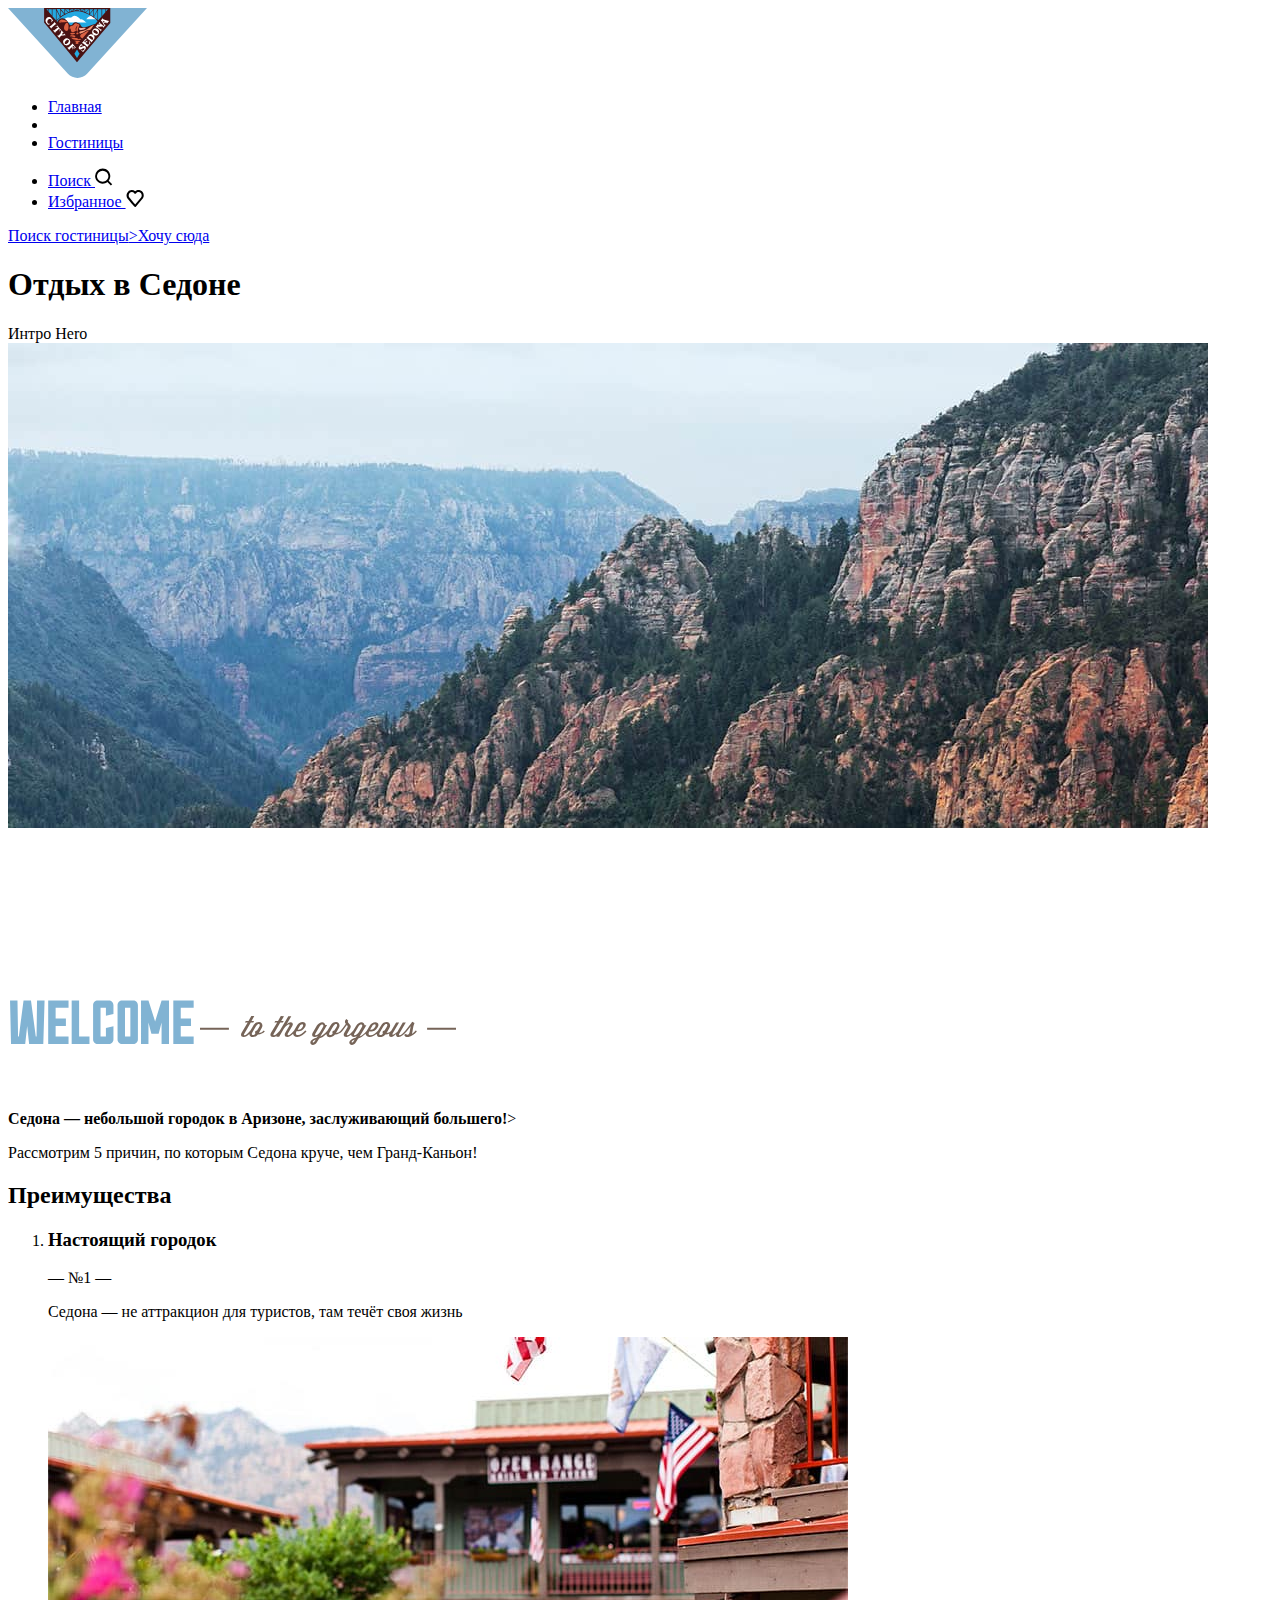
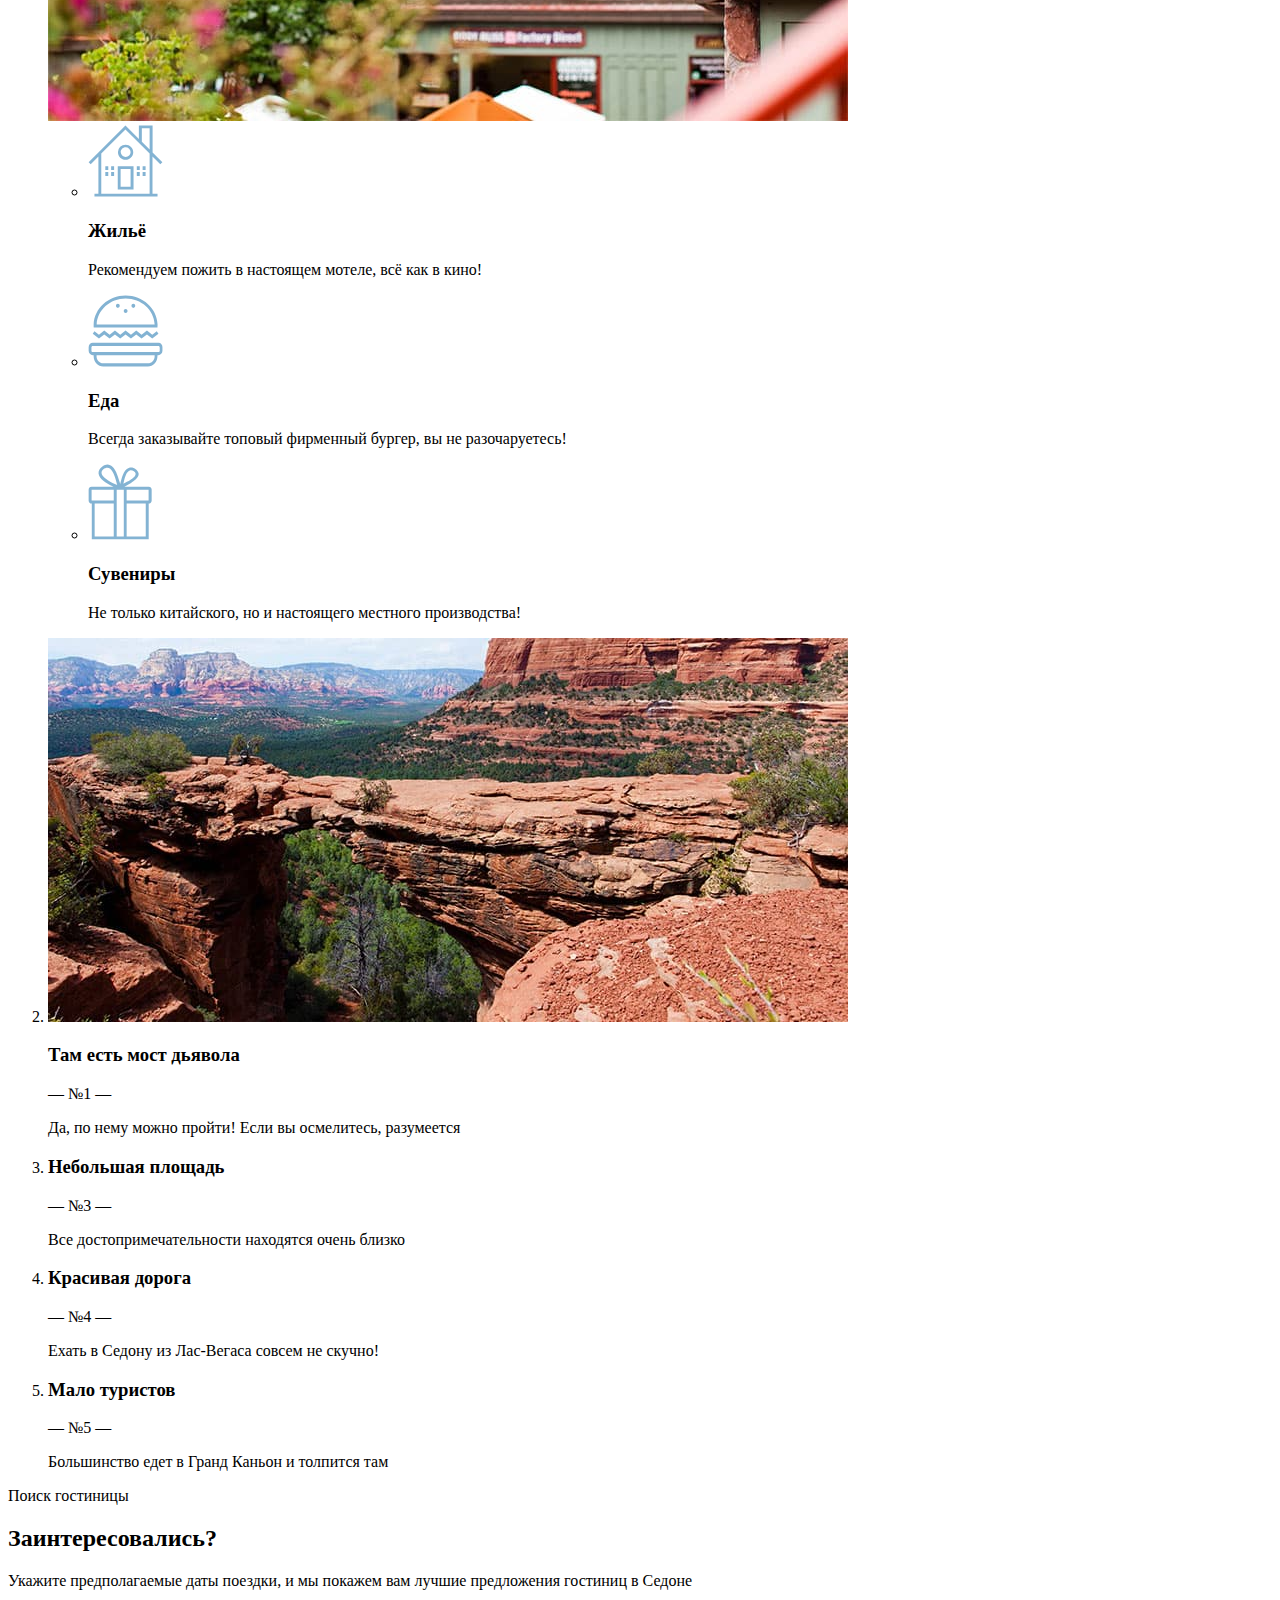
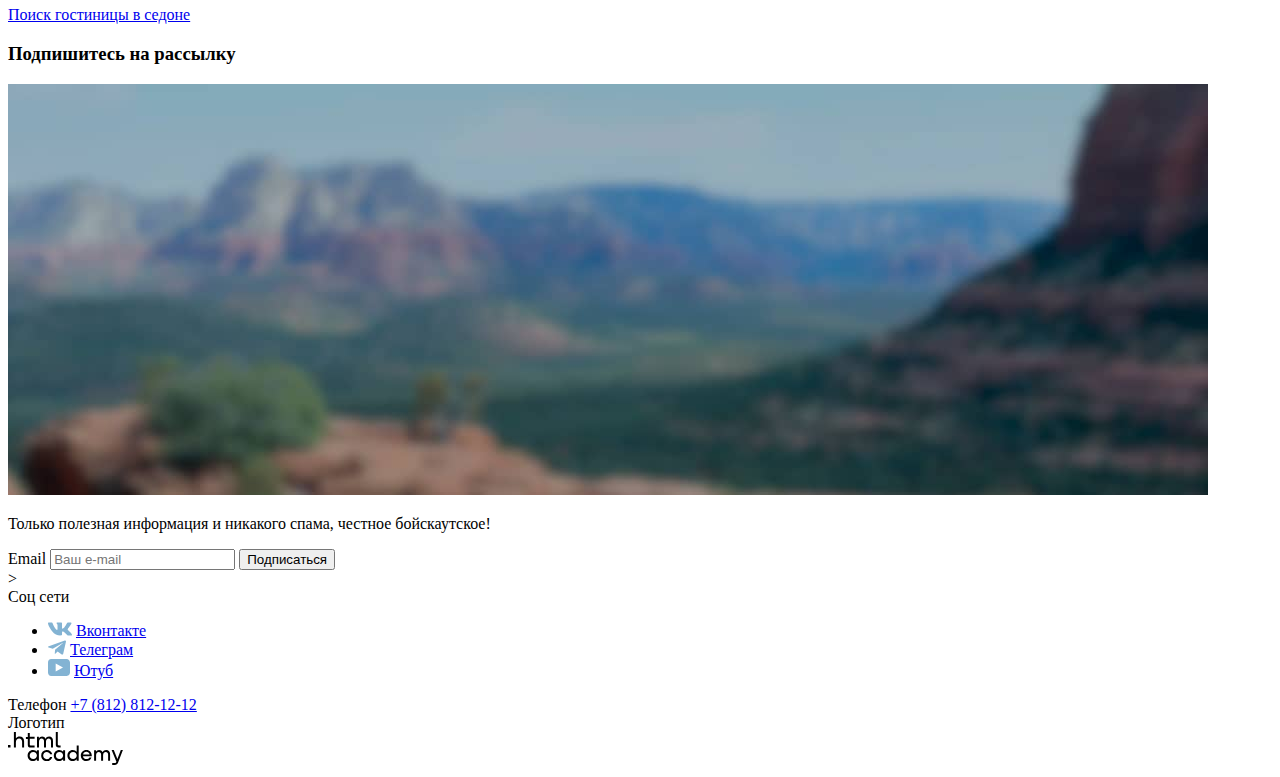
==== master/index.html @ ba09e3ac ":heavy_check_mark: Сборка #master" ====
<!DOCTYPE html>

  <head>
    <meta charset="utf-8">
    <title>HTML Academy: Седона</title>

    <base href="https://htmlacademy-htmlcss.github.io/2046167-sedona-34/master/">
</head>
<html>
  <body>
<header class="main-header">
   <a href="#">
  <img class="logo" src="images/sedona-logo.svg" width="139" height="70" alt="Логотип сайта Седона">
   </a>
  <nav class="navigation">
    <ul class="navigation-list">
      <li class="navigation-item">
        <a class="navigation-link-current" href="main.html">Главная</a>
      </li>
      <li class="navigation-item">
        <a class="navigation-link" href="#"></a>
      </li>
      <li class="navigation-item">
        <a class="navigation-link" href="catalog.html">Гостиницы</a>
      </li>
    </ul>
    <ul class="navigation-list navigation-user">
      <li class="navigation-item">
        <a class="navigation-link" href="#">
          <span class="visually-hidden">Поиск</span>
          <img src="images/search.svg" width="18" height="18">
          </a>
      </li>
      <li class="navigation-item">
        <a class="navigation-link" href="#"><span class="visually-hidden">Избранное
        <img src="images/favorite.svg" width="18"
        height="17"></span>
          <span class="like-counter"></span>
        </a>
      </li>
      </ul>
        <a class="navigation-button" href="#"><span class="visually-hidden">Поиск гостиницы</span>>Хочу сюда</a>


  </nav>

</header>
<main class="main-index">
  <h1 class="visually-hidden">Отдых в Седоне</h1>
   <section class="welcome">
   <section class="visually-hidden">Интро Hero</section>
     <img class="calltoaction" src="images/canyon.jpg" width="1200" height="485" alt="Виды Седоны">
     <img src="images/welcome.svg" width="188" height="45" alt="Велкам">
     <img src="images/gorgeus.svg" width="256" height="29" alt="Это великолепно">
     <img src="images/sedona-main.svg" width="457" height="213" alt="Седона это вам не Гранд Каньон">

   </section>
  <section class="divider">
    <img src="images/frame.svg" width="1200" height="57" alt="Вектор">
  </section>
<section class="about-sedona">
     <strong>Седона — небольшой городок в Аризоне,
       заслуживающий большего!</strong>>
     <p>Рассмотрим 5 причин, по которым Седона круче, чем Гранд-Каньон!</p>
</section>


  <h2 class="visually-hidden">Преимущества</h2>
  <section class="advantages">
    <ol class="advantages-ful-list">
      <li class="advantages-item">
        <div class="advantages-img">
          <h3 class="advantages-title">Настоящий городок</h3>
          <p class="advantage-description">— №1 —</p>
          <p>Седона — не аттракцион для туристов, там течёт своя жизнь</p>
        </div>

        <img class="sedona-city" src="images/advantages/city.jpg" alt="Вид городка Седона">
        <ul class="advantages-list">
          <li class="advantages-item">
            <img src="images/advantages/house.svg" width="75" height="72" alt="Домик">
            <h3 class="advantages-title">Жильё</h3>
            <p class="advantage-description">Рекомендуем пожить в настоящем мотеле,
              всё как в кино!</p>
          </li>
          <li class="advantages-item">
            <img src="images/advantages/food.svg" width="75" height="72" alt="Бургер">
            <h3 class="advantages-title">Еда</h3>
            <p class="advantage-description">Всегда заказывайте
              топовый фирменный бургер, вы не разочаруетесь!</p>
          </li>
          <li class="advantages-item">
            <img src="images/advantages/souvenirs.svg" width="64" height="76" alt="Сувениры">
            <h3 class="advantages-title">Сувениры</h3>
            <p class="advantage-description">Не только китайского,
              но и настоящего местного производства!</p>
          </li>
        </ul>
    </li>

    <li class="advantages-item">
<img class="sedona-canyon" src="images/advantages/canyon-2.jpg" width="800" height="384
" alt="Вид каньона Седона">
    </li>
      <div class="advantages-img">
        <h3 class="advantages-title">Там есть
          мост дьявола</h3>
        <p class="advantage-description">— №1 —</p>
        <p>Да, по нему можно пройти! Если вы осмелитесь, разумеется</p>
      </div>


    <li class="advantages-item">
      <h3 class="advantages-title">Небольшая
        площадь</h3>
      <p class="advantage-description">— №3 —</p>
      <p>Все достопримечательности находятся очень близко</p>
    </li>
    <li class="advantages-item">
      <h3 class="advantages-title">Красивая
        дорога</h3>
      <p class="advantage-description">— №4 —</p>
      <p>Ехать в Седону из Лас-Вегаса совсем не скучно!</p>
    </li>
    <li class="advantages-item">
      <h3 class="advantages-title">Мало туристов</h3>
      <p class="advantage-description">— №5 —</p>
      <p>Большинство едет в Гранд Каньон и толпится там</p>
    </li>
    </ol>
</section>

  <section class="visually-hidden">Поиск гостиницы
  <h2 class="reservation-form">Заинтересовались?</h2>
  <p>Укажите предполагаемые даты поездки, и мы покажем вам лучшие предложения гостиниц в Седоне
  </p>
    <a class="button button-all" href="#">Поиск гостиницы в седоне</a>
  </section>

  <section class="subscribe">
    <h3>Подпишитесь на рассылку</h3>
    <img src="images/background.jpg" width="1200" height="411" alt="Заблюренное фото Седоны">
    <p>Только полезная информация и никакого спама, честное бойскаутское!</p>
    <form class="subsribe-form" action="https://echo.htmlacademy.ru/" method="post">
      <label for="subscribe-email" class="visually-hidden">Email</label>
      <input type="email" name="subscribe-email" placeholder="Ваш e-mail" id="subscribe-email">
      <button class="button" type="submit">Подписаться</button>
    </form>
  </section>>
  </main>

  <footer class="page-footer">


<section class="visually-hidden">Соц сети
<ul class="footer-social-list">
  <li class="footer-social-item">
    <img src="images/vk.svg" width="24" height="14" alt="Вконтакте">
  <a class="button" href="https://vk.com/htmlacademy">
    <span class="visually-hidden">Вконтакте</span>
  </a>
  </li>
  <li class="footer-social-item">
    <img src="images/telegram.svg" width="18" height="15" alt="Телеграм">
    <a class="button" href="https://t.me/htmlacademy ">
      <span class="visually-hidden">Телеграм</span>
    </a>
  </li>
  <li class="footer-social-item">
    <img src="images/youtube.svg" width="22" height="17" alt="Ютуб">
    <a class="button" href="https://www.youtube.com/user/htmlacademyru">
      <span class="visually-hidden">Ютуб</span>
    </a>
  </li>
</ul>
</section>
<section class="visually-hidden">Телефон
  <a class="contacts-phone" href="tel:+78128121212">+7 (812) 812-12-12</a>
</section>
<section class="visually-hidden">Логотип</section>
<a href="https://htmlacademy.ru/">
  <img class="footer-contacts-logo" src="images/html-logo.svg" width="115" height="33" alt="Логотип Академии">
</a>
  </footer>
  </body>
</html>
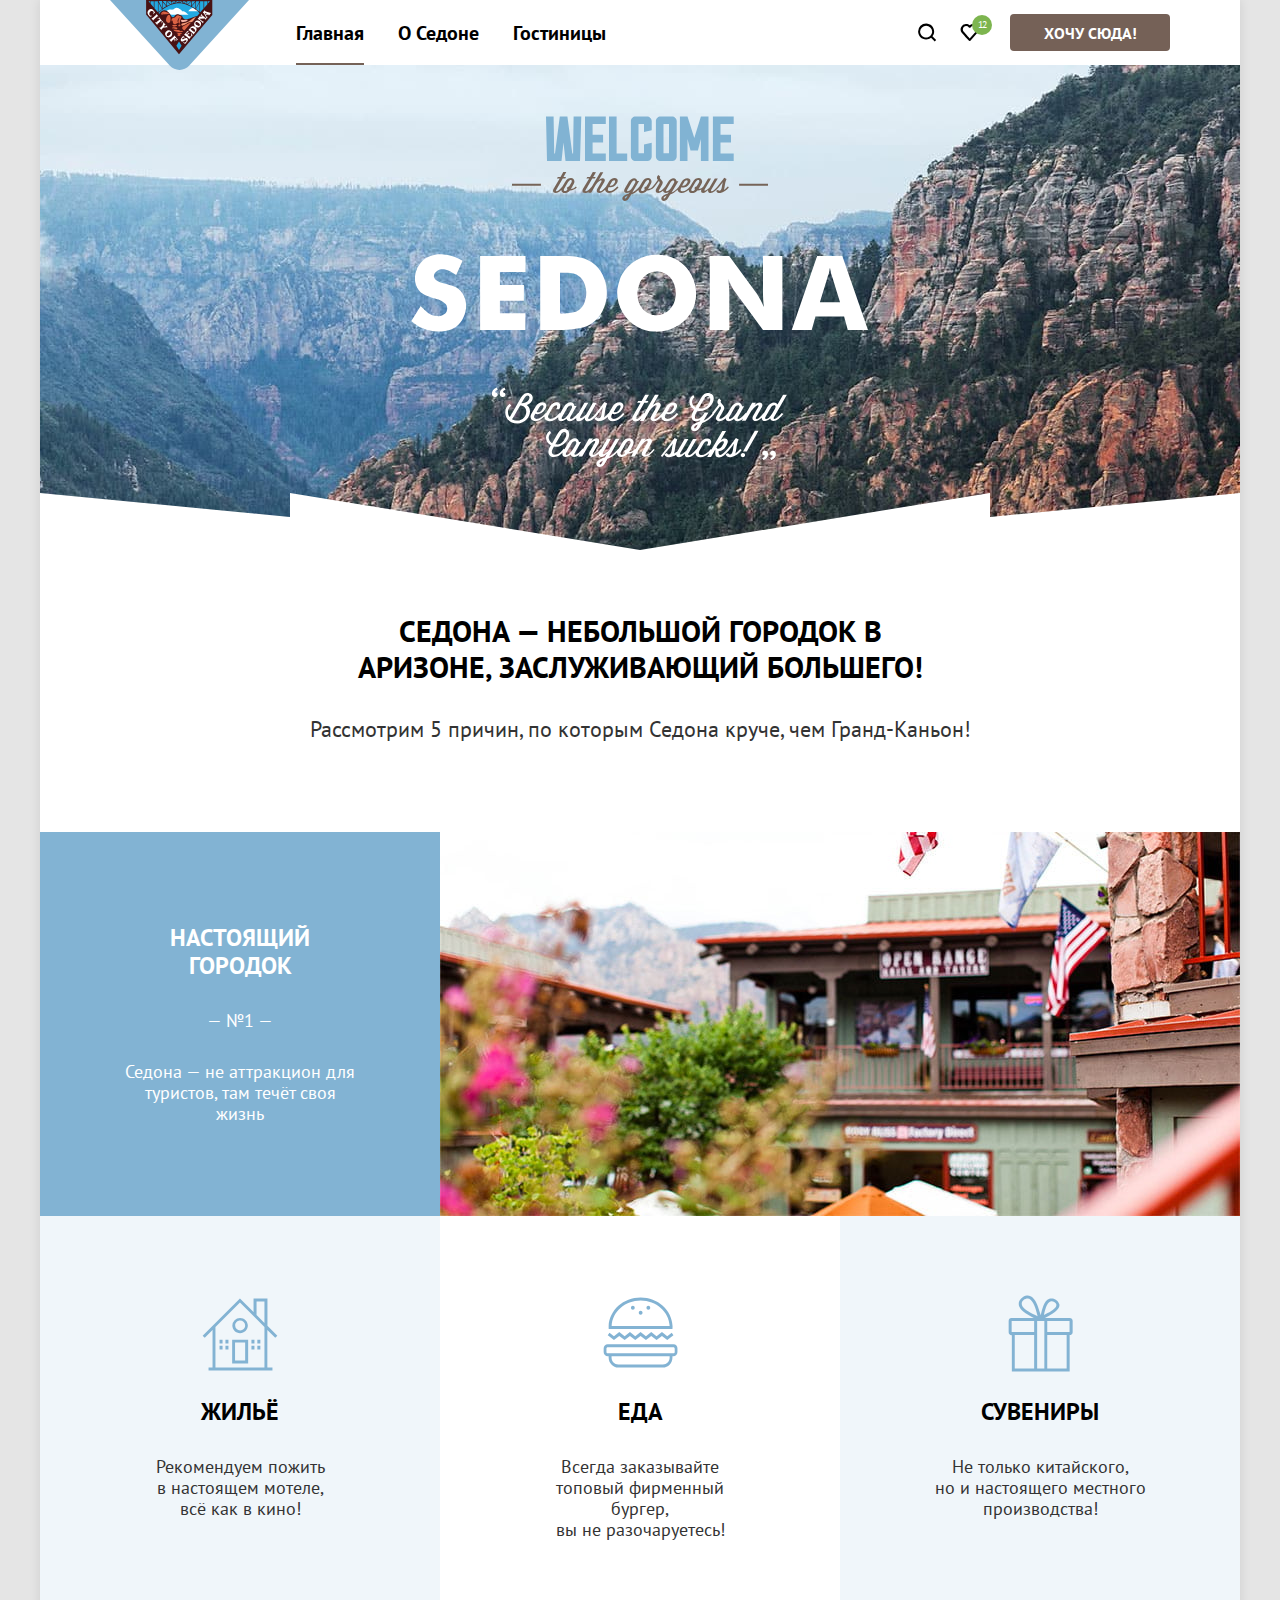
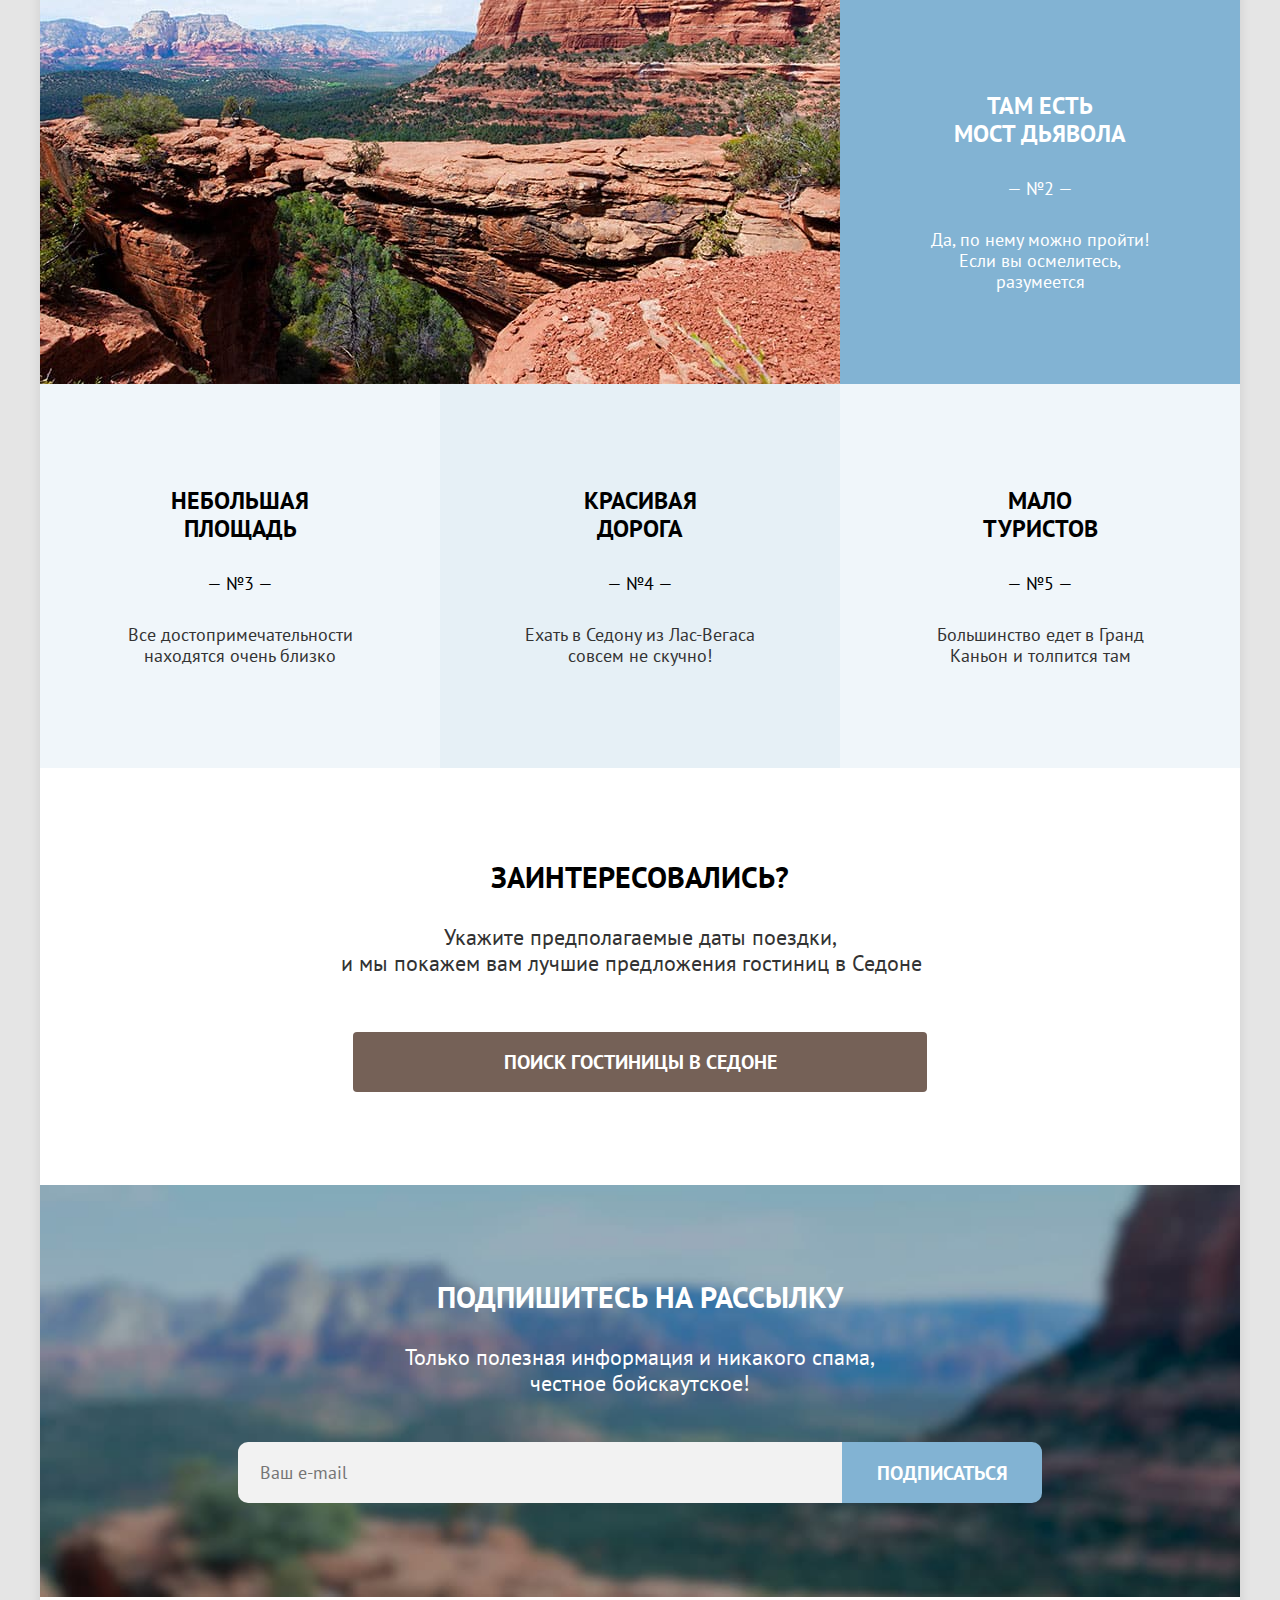
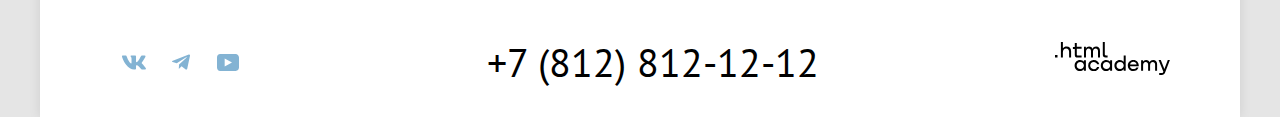
==== commit 50523e95: ":heavy_check_mark: Сборка #master" ====
--- a/master/index.html
+++ b/master/index.html
@@ -1,186 +1,411 @@
 <!DOCTYPE html>
-
-  <head>
-    <meta charset="utf-8">
-    <title>HTML Academy: Седона</title>
-
-    <base href="https://htmlacademy-htmlcss.github.io/2046167-sedona-34/master/">
+<html lang="ru">
+
+<head>
+  <meta charset="utf-8">
+  <link rel="stylesheet" href="styles/styles.css">
+  <title>HTML Academy: Седона</title>
+  <link rel="icon" href="favicon.ico">
+  <base href="https://htmlacademy-htmlcss.github.io/2046167-sedona-34/master/">
 </head>
-<html>
-  <body>
-<header class="main-header">
-   <a href="#">
-  <img class="logo" src="images/sedona-logo.svg" width="139" height="70" alt="Логотип сайта Седона">
-   </a>
-  <nav class="navigation">
-    <ul class="navigation-list">
-      <li class="navigation-item">
-        <a class="navigation-link-current" href="main.html">Главная</a>
-      </li>
-      <li class="navigation-item">
-        <a class="navigation-link" href="#"></a>
-      </li>
-      <li class="navigation-item">
-        <a class="navigation-link" href="catalog.html">Гостиницы</a>
-      </li>
-    </ul>
-    <ul class="navigation-list navigation-user">
-      <li class="navigation-item">
-        <a class="navigation-link" href="#">
-          <span class="visually-hidden">Поиск</span>
-          <img src="images/search.svg" width="18" height="18">
+
+<body>
+<div class="index-container">
+
+  <!--Шапка-->
+
+  <header class="main-header">
+    <nav class="navigation">
+      <a class="navigation-logo" href="#">
+        <img class="main-header-logo" src="images/logo-sedona.svg" width="139"
+             height="70"
+             alt="Логотип сайта городка Седона.">
+      </a>
+      <ul class="navigation-list reset-list">
+        <li class="navigation-item">
+          <a class="navigation-link navigation-link-current-page"
+             href="index.html">Главная</a>
+        </li>
+        <li class="navigation-item">
+          <a class="navigation-link" href="#index-anchor">О Седоне</a>
+        </li>
+        <li class="navigation-item">
+          <a class="navigation-link" href="catalog.html">Гостиницы</a>
+        </li>
+      </ul>
+      <ul class="navigation-user reset-list">
+        <li class="navigation-item">
+          <a class="navigation-link" href="#">
+            <svg class="navigation-icon" aria-hidden="true" focusable="false"
+                 width="19" height="19"
+                 viewBox="0 0 19 19" fill="none"
+                 xmlns="http://www.w3.org/2000/svg">
+              <path
+                d="m18.16 17.05-3.71-3.7c1-1.3 1.7-3 1.7-4.9 0-4.4-3.6-8-8.02-8a8.12 8.12 0 0 0-8.02 8.1c0 4.4 3.6 8 8.02 8 1.8 0 3.51-.6 4.91-1.7l3.71 3.7 1.4-1.5Zm-10.03-2.5c-3.3 0-6.02-2.7-6.02-6a6.03 6.03 0 0 1 12.04 0c0 3.3-2.71 6-6.02 6Z"
+                fill="#000"/>
+            </svg>
+            <span class="visually-hidden">
+                  Поиск.
+                </span>
           </a>
-      </li>
-      <li class="navigation-item">
-        <a class="navigation-link" href="#"><span class="visually-hidden">Избранное
-        <img src="images/favorite.svg" width="18"
-        height="17"></span>
-          <span class="like-counter"></span>
-        </a>
-      </li>
+        </li>
+        <li class="navigation-item item-favorites">
+          <a class="navigation-link" href="#">
+            <svg class="navigation-icon" aria-hidden="true" focusable="false"
+                 width="19" height="17"
+                 viewBox="0 0 19 17" fill="none"
+                 xmlns="http://www.w3.org/2000/svg">
+              <path
+                d="M9.58 17c-.3 0-.6-.1-.8-.4-5.42-6.1-6.72-7.5-7.03-7.9A5.4 5.4 0 0 1 6.16 0c1.31 0 2.51.5 3.52 1.3a5.47 5.47 0 0 1 9.03 4.1c0 1.3-.5 2.5-1.31 3.4l-7.02 7.9c-.2.2-.4.3-.8.3ZM3.56 7.5c.3.4 3.51 4 6.12 6.9l6.21-7c.5-.5.7-1.2.7-2 0-1.8-1.5-3.3-3.3-3.3-1 0-2 .5-2.71 1.3-.3.3-.6.4-.9.4-.3 0-.6-.2-.8-.4a3.7 3.7 0 0 0-2.71-1.3c-1.8 0-3.31 1.5-3.31 3.3-.1.9.3 1.6.7 2.1-.1 0-.1 0 0 0Z"
+                fill="#000"/>
+            </svg>
+            <span class="visually-hidden">
+                  Избранное.
+                </span>
+          </a>
+        </li>
+        <li class="navigation-item navigation-item-button">
+          <button class="button navigation-button button-type-1" type="button">
+            Хочу сюда!
+          </button>
+        </li>
       </ul>
-        <a class="navigation-button" href="#"><span class="visually-hidden">Поиск гостиницы</span>>Хочу сюда</a>
-
-
-  </nav>
-
-</header>
-<main class="main-index">
-  <h1 class="visually-hidden">Отдых в Седоне</h1>
-   <section class="welcome">
-   <section class="visually-hidden">Интро Hero</section>
-     <img class="calltoaction" src="images/canyon.jpg" width="1200" height="485" alt="Виды Седоны">
-     <img src="images/welcome.svg" width="188" height="45" alt="Велкам">
-     <img src="images/gorgeus.svg" width="256" height="29" alt="Это великолепно">
-     <img src="images/sedona-main.svg" width="457" height="213" alt="Седона это вам не Гранд Каньон">
-
-   </section>
-  <section class="divider">
-    <img src="images/frame.svg" width="1200" height="57" alt="Вектор">
-  </section>
-<section class="about-sedona">
-     <strong>Седона — небольшой городок в Аризоне,
-       заслуживающий большего!</strong>>
-     <p>Рассмотрим 5 причин, по которым Седона круче, чем Гранд-Каньон!</p>
-</section>
-
-
-  <h2 class="visually-hidden">Преимущества</h2>
-  <section class="advantages">
-    <ol class="advantages-ful-list">
-      <li class="advantages-item">
-        <div class="advantages-img">
-          <h3 class="advantages-title">Настоящий городок</h3>
-          <p class="advantage-description">— №1 —</p>
-          <p>Седона — не аттракцион для туристов, там течёт своя жизнь</p>
-        </div>
-
-        <img class="sedona-city" src="images/advantages/city.jpg" alt="Вид городка Седона">
-        <ul class="advantages-list">
-          <li class="advantages-item">
-            <img src="images/advantages/house.svg" width="75" height="72" alt="Домик">
-            <h3 class="advantages-title">Жильё</h3>
-            <p class="advantage-description">Рекомендуем пожить в настоящем мотеле,
-              всё как в кино!</p>
-          </li>
-          <li class="advantages-item">
-            <img src="images/advantages/food.svg" width="75" height="72" alt="Бургер">
-            <h3 class="advantages-title">Еда</h3>
-            <p class="advantage-description">Всегда заказывайте
-              топовый фирменный бургер, вы не разочаруетесь!</p>
-          </li>
-          <li class="advantages-item">
-            <img src="images/advantages/souvenirs.svg" width="64" height="76" alt="Сувениры">
-            <h3 class="advantages-title">Сувениры</h3>
-            <p class="advantage-description">Не только китайского,
-              но и настоящего местного производства!</p>
-          </li>
-        </ul>
-    </li>
-
-    <li class="advantages-item">
-<img class="sedona-canyon" src="images/advantages/canyon-2.jpg" width="800" height="384
-" alt="Вид каньона Седона">
-    </li>
-      <div class="advantages-img">
-        <h3 class="advantages-title">Там есть
-          мост дьявола</h3>
-        <p class="advantage-description">— №1 —</p>
-        <p>Да, по нему можно пройти! Если вы осмелитесь, разумеется</p>
+    </nav>
+  </header>
+
+  <main class="main-container main-index">
+
+    <!--Приветственное изображение SEDONA-->
+    <div class="welcome-picture">
+      <img class="welcome-picture-text" src="images/welcome.svg" width="458"
+           height="352"
+           alt="Welcome to the gorgeous Sedona 'because the Grand canyon sucks!'.">
+      <svg class="divider-pic" width="1200" height="57" viewBox="0 0 1200 57"
+           aria-hidden="true" focusable="false"
+           fill="none" xmlns="http://www.w3.org/2000/svg">
+        <path d="M0 57V0l250 24V0l350 57L950 0v24l250-24v57H0Z" fill="#fff"/>
+      </svg>
+    </div>
+
+    <!--Приветственной текст SEDONA-->
+
+    <section class="welcome-hero">
+      <h1 class="welcome-hero-title">Седона — небольшой городок в Аризоне,
+        заслуживающий большего!</h1>
+      <p class="welcome-hero-subtitle">Рассмотрим 5 причин, по которым Седона
+        круче, чем Гранд-Каньон!</p>
+    </section>
+
+    <h2 id="index-anchor" class="visually-hidden">Преимущества.</h2>
+
+    <!--Преимущество №1 Настоящий городок-->
+
+    <section class="advantage-true-city">
+      <div class="advantage-true-city-wrapper">
+        <h3 class="advantage-true-city-title">Настоящий городок</h3>
+        <p class="advantage-true-city-number">— №1 —</p>
+        <p class="advantage-true-city-subtitle">Седона — не аттракцион для
+          туристов, там течёт своя жизнь</p>
       </div>
-
-
-    <li class="advantages-item">
-      <h3 class="advantages-title">Небольшая
-        площадь</h3>
-      <p class="advantage-description">— №3 —</p>
-      <p>Все достопримечательности находятся очень близко</p>
-    </li>
-    <li class="advantages-item">
-      <h3 class="advantages-title">Красивая
-        дорога</h3>
-      <p class="advantage-description">— №4 —</p>
-      <p>Ехать в Седону из Лас-Вегаса совсем не скучно!</p>
-    </li>
-    <li class="advantages-item">
-      <h3 class="advantages-title">Мало туристов</h3>
-      <p class="advantage-description">— №5 —</p>
-      <p>Большинство едет в Гранд Каньон и толпится там</p>
-    </li>
-    </ol>
-</section>
-
-  <section class="visually-hidden">Поиск гостиницы
-  <h2 class="reservation-form">Заинтересовались?</h2>
-  <p>Укажите предполагаемые даты поездки, и мы покажем вам лучшие предложения гостиниц в Седоне
-  </p>
-    <a class="button button-all" href="#">Поиск гостиницы в седоне</a>
-  </section>
-
-  <section class="subscribe">
-    <h3>Подпишитесь на рассылку</h3>
-    <img src="images/background.jpg" width="1200" height="411" alt="Заблюренное фото Седоны">
-    <p>Только полезная информация и никакого спама, честное бойскаутское!</p>
-    <form class="subsribe-form" action="https://echo.htmlacademy.ru/" method="post">
-      <label for="subscribe-email" class="visually-hidden">Email</label>
-      <input type="email" name="subscribe-email" placeholder="Ваш e-mail" id="subscribe-email">
-      <button class="button" type="submit">Подписаться</button>
-    </form>
-  </section>>
+      <img class="advantage-true-city-hotel-pic"
+           src="images/index/sedona-photo.jpg" width="800" height="384"
+           alt="Отель с рестораном в городе Седона.">
+    </section>
+
+    <!--Преимущества: Жилье Еда Сувениры-->
+
+    <section class="advantages-accommodation-food-souvenir">
+      <ul class="advantages-accommodation-food-souvenir-list reset-list">
+        <li class="advantages-accommodation-food-souvenir-item">
+          <svg class="accommodation-svg" aria-hidden="true" focusable="false"
+               width="76" height="73"
+               viewBox="0 0 76 73" fill="none"
+               xmlns="http://www.w3.org/2000/svg">
+            <path d="M30.15 65.5h16V41.7h-16v23.8Zm2.9-20.9h10.1v18h-10.1v-18Z"
+                  fill="#83B3D3"/>
+            <path
+              d="m73.25 39.8 2.1-2.1-9.9-9.9V.5h-13.9v13.6L37.95.5.65 37.7l2.1 2.1 7.8-7.8v37.6h-4v2.9h63.9v-2.9h-5.1V32l7.9 7.8Zm-10.8 29.8h-49V29l24.5-24.4L62.45 29v40.6Zm0-44.7-7.9-7.9V3.4h7.9v21.5Z"
+              fill="#83B3D3"/>
+            <path
+              d="M30.35 27.6c0 4.3 3.5 7.7 7.7 7.7 4.3 0 7.8-3.5 7.8-7.7 0-4.3-3.5-7.7-7.8-7.7a7.7 7.7 0 0 0-7.7 7.7Zm7.8-5a5 5 0 0 1 5 4.9c0 2.7-2.2 4.9-5 4.9a5 5 0 0 1-5-4.9c0-2.7 2.2-4.9 5-4.9ZM20.55 41.7h-3v3.9h3v-3.9ZM26.45 41.7h-3v3.9h3v-3.9ZM20.55 47.7h-3v3.9h3v-3.9ZM26.45 47.7h-3v3.9h3v-3.9ZM52.45 41.7h-3v3.9h3v-3.9ZM58.35 41.7h-3v3.9h3v-3.9ZM52.45 47.7h-3v3.9h3v-3.9ZM58.35 47.7h-3v3.9h3v-3.9Z"
+              fill="#83B3D3"/>
+          </svg>
+          <h3 class="advantages-accommodation-food-souvenir-title">Жильё</h3>
+          <p class="advantages-accommodation-food-souvenir-subtitle">Рекомендуем
+            пожить<br> в настоящем мотеле,<br>
+            всё как
+            в кино!</p>
+        </li>
+        <li class="advantages-accommodation-food-souvenir-item">
+          <svg class="food-svg" aria-hidden="true" focusable="false" width="75"
+               height="71" viewBox="0 0 75 71"
+               xmlns="http://www.w3.org/2000/svg">
+            <path
+              d="M70.55 47.2H4.75c-2.3 0-4.1 1.9-4.1 4.3V55c0 2.4 1.9 4.3 4.1 4.3h.9v1.1c0 5.5 4.3 10.1 9.6 10.1h44.6c5.3 0 9.6-4.5 9.6-10.1v-1.1h.9c2.3 0 4.1-1.9 4.1-4.3v-3.5a4 4 0 0 0-3.9-4.3Zm-3.9 13.2c0 3.9-3 7-6.7 7h-44.7c-3.7 0-6.7-3.2-6.7-7v-1.1h58.1v1.1Zm5.1-5.4c0 .7-.6 1.3-1.2 1.3H4.65c-.7 0-1.2-.6-1.2-1.3v-3.5c0-.7.6-1.3 1.2-1.3h65.8c.7 0 1.2.6 1.2 1.3.1 0 .1 3.5.1 3.5ZM16.25 38.9l5.4 4.1 5.3-4.1 5.3 4.1 5.3-4.1 5.4 4.1 5.3-4.1 5.3 4.1 5.4-4.1 5.3 4.1 6.2-4.7-1.7-2.5-4.5 3.4-5.3-4.1-5.4 4.1-5.3-4.1-5.3 4.1-5.4-4.1-5.3 4.1-5.3-4.1-5.3 4.1-5.4-4.1-5.3 4.1-4.5-3.4-1.7 2.5 6.2 4.7 5.3-4.1ZM8.65 32h60.8c0-.6.1-1.2.1-1.9v-1.2C68.85 13.2 54.85.5 37.65.5c-17.3 0-31.3 12.7-32 28.5v1.2c0 .6 0 1.3.1 1.9h2.9V32Zm29-28.5c15.6 0 28.4 11.3 29 25.5h-58c.6-14.1 13.4-25.5 29-25.5Z"/>
+            <path
+              d="M37.65 17.8c1.05 0 1.9-.9 1.9-2s-.85-2-1.9-2c-1.05 0-1.9.9-1.9 2s.85 2 1.9 2ZM29.85 12.7c1.05 0 1.9-.9 1.9-2s-.85-2-1.9-2c-1.05 0-1.9.9-1.9 2s.85 2 1.9 2ZM45.35 12.7c1.05 0 1.9-.9 1.9-2s-.85-2-1.9-2c-1.05 0-1.9.9-1.9 2s.85 2 1.9 2Z"/>
+          </svg>
+          <h3 class="advantages-accommodation-food-souvenir-title">Еда</h3>
+          <p class="advantages-accommodation-food-souvenir-subtitle">Всегда
+            заказывайте<br> топовый фирменный
+            бургер,<br> вы
+            не разочаруетесь!</p>
+        </li>
+        <li class="advantages-accommodation-food-souvenir-item">
+          <svg class="souvenir-svg" aria-hidden="true" focusable="false"
+               width="65" height="77" viewBox="0 0 65 77"
+               fill="none" xmlns="http://www.w3.org/2000/svg">
+            <path
+              d="M61.75 22.95h-24.8c13.8-6.9 14.9-11.3 14.4-13.7-1.2-4-5.7-7-10-5.4-5.6 2.1-7.1 10.4-8.6 16.4-2-6.1-3.8-13.8-8.2-17.7-1.3-1.1-3.1-2.3-5.8-2-4 .4-9.8 5.4-7.5 11 2.3 5.4 9.7 8.8 14.6 11.5H3.55a2.9 2.9 0 0 0-2.9 2.9v11.3c0 1.6 1.3 2.9 2.9 2.9h.3v36.3h57.8v-36.4h.1c1.6 0 2.9-1.3 2.9-2.9v-11.3c0-1.6-1.3-2.9-2.9-2.9Zm-18.7-16.6c2.1-.3 5 1.3 5.3 3.2.4 2.8-3.4 5.3-5.1 6.4-2.5 1.7-4.9 2.6-7.3 4.1.9-3.7 2.5-13 7.1-13.7Zm-22.9 10c-2.2-1.5-6.5-4.4-6.4-7.8.1-3.6 5.7-6.6 8.8-3.9 3.9 3.4 5.7 11.1 7.1 16.6-3.2-1.5-6.3-2.8-9.5-4.9Zm6 57.1H6.75v-33.4h19.4v33.4Zm0-36.5H3.65v-11h22.5v11Zm10.2 0v36.5h-7.2v-47.4h7.2v10.9Zm22.3 36.5h-19.4v-33.4h19.4v33.4Zm2.9-36.5h-22.3v-11h22.3v11Z"
+              fill="#83B3D3"/>
+          </svg>
+          <h3 class="advantages-accommodation-food-souvenir-title">Сувениры</h3>
+          <p class="advantages-accommodation-food-souvenir-subtitle">Не только
+            китайского,<br> но и настоящего
+            местного<br>
+            производства!</p>
+        </li>
+      </ul>
+    </section>
+
+
+    <!--Преимущества: Мост дьявола-->
+
+    <section class="advantage-devils-bridge">
+      <div class="advantage-devils-bridge-wrapper">
+        <h3 class="advantage-devils-bridge-title">Там есть<br> мост дьявола</h3>
+        <p class="advantage-devils-bridge-number">— №2 —</p>
+        <p class="advantage-devils-bridge-subtitle">Да, по нему можно пройти!
+          Если вы осмелитесь, разумеется</p>
+      </div>
+      <img class="advantage-devils-bridge-pic"
+           src="images/index/devils-bridge-photo.jpg" width="800" height="384"
+           alt="Пейзаж с видом на Мост Дьявола в Седоне.">
+    </section>
+
+    <!--Преимущества: Площадь Дорога Туристы-->
+
+    <section class="advantages-square-road-tourists">
+      <ul class="advantages-square-road-tourists-list reset-list">
+        <li class="advantages-square-road-tourists-item">
+          <h3 class="advantages-square-road-tourists-title">Небольшая<br>
+            площадь</h3>
+          <p class="advantages-square-road-tourists-number">— №3 —</p>
+          <p class="advantages-square-road-tourists-subtitle">Все
+            достопримечательности находятся очень близко</p>
+        </li>
+        <li class="advantages-square-road-tourists-item">
+          <h3 class="advantages-square-road-tourists-title">Красивая<br> дорога
+          </h3>
+          <p class="advantages-square-road-tourists-number">— №4 —</p>
+          <p class="advantages-square-road-tourists-subtitle">Ехать в Седону из
+            Лас-Вегаса совсем не скучно!</p>
+        </li>
+        <li class="advantages-square-road-tourists-item">
+          <h3 class="advantages-square-road-tourists-title">Мало<br> туристов
+          </h3>
+          <p class="advantages-square-road-tourists-number">— №5 —</p>
+          <p class="advantages-square-road-tourists-subtitle">Большинство едет в
+            Гранд Каньон и толпится там</p>
+        </li>
+      </ul>
+    </section>
+
+    <!--Поиск гостиницы: Заинтересовались?-->
+    <section class="accommodation-search">
+      <h2 class="visually-hidden">Поиск гостиницы в Седоне.</h2>
+      <p class="accommodation-search-title">Заинтересовались?</p>
+      <p class="accommodation-search-subtitle">Укажите предполагаемые даты
+        поездки,<br> и мы покажем вам лучшие
+        предложения гостиниц в Седоне &nbsp;&nbsp;</p>
+      <button class="button accommodation-search-button button-type-1"
+              type="button">Поиск гостиницы в
+        Седоне
+      </button>
+    </section>
+
+    <!--Подписка-->
+
+    <section class="subscription">
+      <h2 class="visually-hidden">Подписка.</h2>
+      <p class="subscription-title">Подпишитесь на рассылку</p>
+      <p class="subscription-subtitle">Только полезная информация и никакого
+        спама, честное бойскаутское!</p>
+      <form class="newsletter-form" action="https://echo.htmlacademy.ru/"
+            method="post">
+        <input class="field" placeholder="Ваш e-mail" type="email"
+               name="newsletter-email" required>
+        <button class="button newsletter-button button-type-2" type="submit">
+          Подписаться
+        </button>
+      </form>
+    </section>
   </main>
 
-  <footer class="page-footer">
-
-
-<section class="visually-hidden">Соц сети
-<ul class="footer-social-list">
-  <li class="footer-social-item">
-    <img src="images/vk.svg" width="24" height="14" alt="Вконтакте">
-  <a class="button" href="https://vk.com/htmlacademy">
-    <span class="visually-hidden">Вконтакте</span>
-  </a>
-  </li>
-  <li class="footer-social-item">
-    <img src="images/telegram.svg" width="18" height="15" alt="Телеграм">
-    <a class="button" href="https://t.me/htmlacademy ">
-      <span class="visually-hidden">Телеграм</span>
-    </a>
-  </li>
-  <li class="footer-social-item">
-    <img src="images/youtube.svg" width="22" height="17" alt="Ютуб">
-    <a class="button" href="https://www.youtube.com/user/htmlacademyru">
-      <span class="visually-hidden">Ютуб</span>
-    </a>
-  </li>
-</ul>
-</section>
-<section class="visually-hidden">Телефон
-  <a class="contacts-phone" href="tel:+78128121212">+7 (812) 812-12-12</a>
-</section>
-<section class="visually-hidden">Логотип</section>
-<a href="https://htmlacademy.ru/">
-  <img class="footer-contacts-logo" src="images/html-logo.svg" width="115" height="33" alt="Логотип Академии">
-</a>
+  <!--Футер-->
+
+  <footer class="footer">
+
+    <!--Социальные сети-->
+
+    <section class="footer-social">
+      <h2 class="visually-hidden">Социальные сети.</h2>
+      <ul class="footer-social-list reset-list">
+        <li class="footer-social-item">
+          <a class="social-icons" href="https://vk.com/htmlacademy">
+            <svg class="social-media" width="24" height="15" aria-hidden="true"
+                 focusable="false"
+                 viewBox="0 0 24 15" fill="none"
+                 xmlns="http://www.w3.org/2000/svg">
+              <path fill-rule="evenodd" clip-rule="evenodd"
+                    d="M23.45 1.45c.17-.55 0-.95-.8-.95h-2.62c-.67 0-.98.35-1.14.73 0 0-1.34 3.2-3.23 5.27-.61.6-.89.8-1.22.8-.17 0-.42-.2-.42-.74V1.45c0-.66-.18-.95-.74-.95H9.15c-.42 0-.67.3-.67.6 0 .61.95.76 1.05 2.5v3.8c0 .84-.16.99-.5.99-.88 0-3.05-3.21-4.33-6.89-.25-.71-.5-1-1.17-1H.9c-.75 0-.9.35-.9.73 0 .68.89 4.07 4.14 8.55 2.18 3.06 5.23 4.72 8.01 4.72 1.67 0 1.88-.37 1.88-1v-2.32c0-.73.16-.88.69-.88.38 0 1.05.2 2.61 1.67 1.78 1.75 2.07 2.53 3.08 2.53h2.62c.75 0 1.13-.37.91-1.1-.24-.72-1.09-1.77-2.21-3.02-.62-.7-1.54-1.47-1.81-1.86-.4-.49-.28-.7 0-1.14 0 0 3.2-4.43 3.53-5.93Z"/>
+            </svg>
+            <span class="visually-hidden">Vkontakte.</span>
+          </a>
+        </li>
+        <li class="footer-social-item">
+          <a class="social-icons" href="https://t.me/htmlacademy">
+            <svg class="social-media" width="18" height="16" aria-hidden="true"
+                 focusable="false"
+                 viewBox="0 0 18 16" fill="none"
+                 xmlns="http://www.w3.org/2000/svg">
+              <path
+                d="M16.79.6.84 6.75c-1.09.43-1.08 1.04-.2 1.31l4.1 1.28 9.47-5.98c.44-.27.85-.12.52.18l-7.68 6.92-.28 4.22c.41 0 .6-.19.83-.41l1.99-1.93 4.13 3.05c.77.42 1.31.2 1.5-.7l2.72-12.8C18.22.77 17.5.27 16.79.59Z"/>
+            </svg>
+            <span class="visually-hidden">Telegram.</span>
+          </a>
+        </li>
+        <li class="footer-social-item">
+          <a class="social-icons"
+             href="https://www.youtube.com/user/htmlacademyru">
+            <svg class="social-media" width="22" height="17" aria-hidden="true"
+                 focusable="false"
+                 viewBox="0 0 22 17" fill="none"
+                 xmlns="http://www.w3.org/2000/svg">
+              <path
+                d="M18.6 0H3.18C1.31 0 0 1.6 0 3.4v10.1C0 15.4 1.31 17 3.17 17h15.66c1.64 0 3.17-1.6 3.17-3.4V3.4C21.78 1.6 20.47 0 18.6 0ZM7.67 12.54V4.46L15 8.5l-7.33 4.04Z"/>
+            </svg>
+            <span class="visually-hidden">Youtube.</span>
+          </a>
+        </li>
+      </ul>
+    </section>
+
+    <!--Контакты - Телефон-->
+
+    <section class="footer-contacts">
+      <h2 class="visually-hidden">Контакты.</h2>
+      <a class="footer-contacts-phone" href="tel:+78128121212">+7 (812)
+        812-12-12</a>
+    </section>
+
+    <!--Лого Html Academy-->
+
+    <section class="footer-logo">
+      <a class="footer-logo-htmlacademy" href="https://htmlacademy.ru/">
+        <svg class="html-logo" width="115" height="33" aria-hidden="true"
+             focusable="false" viewBox="0 0 115 33"
+             fill="none" xmlns="http://www.w3.org/2000/svg">
+          <path
+            d="M0 12.9v2.6h2.5v-2.6H0ZM11.6 4.5c-1.6 0-2.8.7-3.6 1.7h-.1V0h-2v15.5h2v-5.3c0-2.1 1.3-3.6 3.3-3.6 1.8 0 2.9 1.4 2.9 3.2v5.7h2V9.4c.1-3-1.8-4.9-4.5-4.9ZM26.6 4.8h-4.8V1.1h-2v3.8h-1.9v2h1.9v6c0 1.7 1 2.7 2.7 2.7h4.1v-2h-3.7c-.7 0-1.1-.4-1.1-1.1V6.8h4.8v-2ZM41.1 4.6c-1.6 0-2.9.8-3.5 2.1h-.1c-.6-1.2-1.8-2.1-3.4-2.1-1.4 0-2.5.8-3.1 1.8h-.1V4.8H29v10.6h2V10c0-2 1-3.5 2.6-3.5 1.5 0 2.4 1 2.4 2.6v6.3h2V9.8c0-2.4 1.4-3.3 2.6-3.3 1.5 0 2.4 1 2.4 2.6v6.3h2V8.9c.1-2.5-1.4-4.3-3.9-4.3ZM47.8 12.7c0 1.7 1 2.7 2.8 2.7h2v-2h-1.7c-.7 0-1.1-.4-1.1-1.1V0h-2v12.7ZM28.9 19.7c-.9-1.1-2.2-1.8-3.9-1.8-3.1 0-5.4 2.3-5.4 5.6s2.3 5.6 5.4 5.6c1.8 0 3-.8 3.8-1.9h.1v1.6h2V18.2h-2v1.5Zm-3.6 7.4c-2.2 0-3.6-1.6-3.6-3.6s1.4-3.6 3.6-3.6 3.6 1.6 3.6 3.6c0 1.9-1.4 3.6-3.6 3.6ZM44.2 22c-.5-2.4-2.6-4.1-5.4-4.1a5.4 5.4 0 0 0-5.6 5.6c0 3.1 2.2 5.6 5.6 5.6 2.8 0 4.9-1.8 5.4-4.2h-2.1a3.4 3.4 0 0 1-3.3 2.3c-2.2 0-3.6-1.6-3.6-3.6s1.4-3.6 3.6-3.6c1.6 0 2.8 1 3.3 2.2h2.1V22ZM55.1 19.7c-.9-1.1-2.2-1.8-3.9-1.8-3.1 0-5.4 2.3-5.4 5.6s2.3 5.6 5.4 5.6c1.8 0 3-.8 3.8-1.9h.1v1.6h2V18.2h-2v1.5Zm-3.6 7.4c-2.2 0-3.6-1.6-3.6-3.6s1.4-3.6 3.6-3.6 3.6 1.6 3.6 3.6c0 1.9-1.5 3.6-3.6 3.6ZM68.7 19.8c-.9-1.1-2.2-1.9-3.9-1.9-3.1 0-5.4 2.3-5.4 5.6s2.2 5.6 5.4 5.6c1.7 0 3-.8 3.8-1.8h.1v1.5h2V13.4h-2v6.4Zm-3.6 7.3c-2.2 0-3.6-1.6-3.6-3.6s1.4-3.6 3.6-3.6 3.6 1.6 3.6 3.6c-.1 2-1.5 3.6-3.6 3.6ZM78.3 17.9c-3.3 0-5.5 2.5-5.5 5.6 0 3 2.1 5.6 5.5 5.6 2.5 0 4.5-1.3 5.2-3.6h-2.1c-.5 1-1.6 1.6-3 1.6-1.9 0-3.3-1.3-3.4-2.9h8.8c.2-3.6-2-6.3-5.5-6.3Zm0 1.9c1.7 0 3 1 3.3 2.6h-6.5c.3-1.5 1.5-2.6 3.2-2.6ZM98.2 17.9c-1.6 0-2.9.8-3.6 2h-.1c-.6-1.2-1.8-2-3.4-2-1.4 0-2.5.7-3.1 1.8v-1.5h-1.9v10.6h2v-5.4c0-2 1-3.4 2.6-3.5 1.5 0 2.4 1 2.4 2.6v6.3h2v-5.6c0-2.4 1.4-3.3 2.6-3.3 1.5 0 2.4 1 2.4 2.6v6.3h2v-6.5c.1-2.6-1.4-4.4-3.9-4.4ZM109.4 27l-3.6-8.9h-2.2l4.8 11.6c-.3.9-.7 1.2-1.7 1.2h-2.5v2h2.5c1.8 0 2.8-.8 3.5-2.6l4.7-12.2h-2.1l-3.4 8.9Z"/>
+        </svg>
+        <span class="visually-hidden">Логотип htmlacadem.</span>
+      </a>
+    </section>
   </footer>
-  </body>
+</div>
+
+
+<!-- Модальное окно -->
+
+<div class="modal-container modal-container-close">
+  <div class="modal modal-booking">
+    <button class="modal-close-button" type="button">
+      <svg class="modal-close-cross" width="13" height="13" viewBox="0 0 13 13"
+           xmlns="http://www.w3.org/2000/svg">
+        <path
+          d="M13 1.2 11.8 0 6.5 5.3 1.2 0 0 1.2l5.3 5.3L0 11.8 1.2 13l5.3-5.3 5.3 5.3 1.2-1.2-5.3-5.3L13 1.2Z"/>
+      </svg>
+      <span class="visually-hidden">Закрыть.</span>
+    </button>
+    <section class="modal-content">
+      <h2 class="modal-title">Поиск гостиницы в Седоне</h2>
+      <form class="booking-date" action="https://echo.htmlacademy.ru/"
+            method="post">
+        <p class="field-group">
+          <label class="date-from" for="booking-date-from">Дата Заезда:</label>
+          <input class="date-form-field" required type="text"
+                 id="booking-date-from" name="booking-date-from"
+                 placeholder="27 апреля 2020">
+        </p>
+        <span
+          class="modal-message-warning">Мы не можем отправить вас в прошлое.</span>
+        <p class="field-group">
+          <label class="date-to" for="booking-date-to">Дата Выезда:</label>
+          <input class="date-form-field" required type="text"
+                 id="booking-date-to" name="booking-date-to"
+                 placeholder="1 сентября 2021">
+        </p>
+        <span class="modal-message">На эти даты есть свободные номера. Пока есть.</span>
+        <p class="field-group">
+          <label class="people-counter-adult" for="people-counter-from-adults">Взрослые:</label>
+          <button class="people-counter-button minus-adults" type="button">
+            <span class="visually-hidden">Уменьшить количество взрослых.</span>
+            <svg class="modal-counter-icon" width="13" height="1"
+                 viewBox="0 0 13 1" xmlns="http://www.w3.org/2000/svg">
+              <path d="M0 0v1h13V0H0Z"/>
+            </svg>
+          </button>
+          <input class="people-counter-form-field" required type="number"
+                 id="people-counter-from-adults"
+                 name="people-counter-from-adults"
+                 placeholder="2">
+          <button class="people-counter-button plus-adults" type="button">
+            <span class="visually-hidden">Увеличить количество взрослых.</span>
+            <svg class="modal-counter-icon" width="13" height="13"
+                 viewBox="0 0 13 13" xmlns="http://www.w3.org/2000/svg">
+              <path d="M13 6H7V0H6v6H0v1h6v6h1V7h6V6Z"/>
+            </svg>
+          </button>
+          <span class="people-counter-children">
+                <label class="people-counter-children"
+                       for="people-counter-from-children">Дети:</label>
+                <span class="tooltip">
+                  <button class="tooltip-toggle" type="button">
+                    <svg class="tooltip-icon" width="25" height="25"
+                         viewBox="0 0 25 25" xmlns="http://www.w3.org/2000/svg"><circle
+                      cx="12.5" cy="12.5" r="12.5"/><g clip-path="url(#a)"
+                                                       fill="#fff"><path
+                      d="M12 17h1v-6h-1v6ZM13 8h-1v1h1V8Z"/></g><defs><clipPath
+                      id="a"><path fill="#fff" transform="translate(12 8)"
+                                   d="M0 0h1v9H0z"/></clipPath></defs></svg>
+                  </button>
+                  <span class="tooltip-text" role="tooltip" id="tooltip-label">Укажите количество детей, которые будут с вами, возраст которых от 6 до 18 лет. Дети до 6 лет размещаются бесплатно.</span>
+                  </span>
+              </span>
+          <button class="people-counter-button minus-children" type="button">
+            <span class="visually-hidden">Уменьшить количество детей.</span>
+            <svg class="modal-counter-icon" width="13" height="1"
+                 viewBox="0 0 13 1" xmlns="http://www.w3.org/2000/svg">
+              <path d="M0 0v1h13V0H0Z"/>
+            </svg>
+          </button>
+          <input class="people-counter-form-field" required type="number"
+                 id="people-counter-from-children"
+                 name="people-counter-from-children"
+                 placeholder="1">
+          <button class="people-counter-button plus-children" type="button">
+            <span class="visually-hidden">Увеличить количество детей.</span>
+            <svg class="modal-counter-icon" width="13" height="13"
+                 viewBox="0 0 13 13" xmlns="http://www.w3.org/2000/svg">
+              <path d="M13 6H7V0H6v6H0v1h6v6h1V7h6V6Z"/>
+            </svg>
+          </button>
+        </p>
+        <button class="button modal-search-button" type="submit">Найти</button>
+      </form>
+    </section>
+  </div>
+</div>
+</body>
 </html>
--- a/master/styles/styles.css
+++ b/master/styles/styles.css
@@ -0,0 +1,1632 @@
+@font-face {
+  font-family: "PT Sans";
+  font-style: normal;
+  font-weight: 400;
+  src: url("../fonts/ptsans-400.woff2") format("woff2");
+  font-display: swap;
+}
+
+@font-face {
+  font-family: "PT Sans";
+  font-style: normal;
+  font-weight: 700;
+  src: url("../fonts/ptsans-700.woff2") format("woff2");
+  font-display: swap;
+}
+
+html {
+  height: 100%;
+}
+
+body {
+  display: flex;
+  flex-direction: column;
+  margin: 0;
+  min-height: 100%;
+  font-family: "PT Sans", sans-serif;
+  font-size: 18px;
+  line-height: 21px;
+  color: #000000;
+  background-color: #E5E5E5;
+}
+
+.button {
+  display: inline-block;
+  box-sizing: border-box;
+  font-family: inherit;
+  border: none;
+  cursor: pointer;
+  color: #000000;
+  background-color: #ffffff;
+  text-decoration: none;
+  text-transform: uppercase;
+  border-radius: 4px;
+}
+
+.button-type-1:hover {
+  background-color: #615048;
+}
+
+.button-type-2:hover {
+  background-color: #68A2CA;
+}
+
+.button-type-3:hover {
+  background-color: #6C9E42;
+}
+
+.button-type-1:active,
+.button-type-2:active,
+.button-type-3:active {
+  color: rgba(255, 255, 255, 0.3);
+}
+
+.button-type-1:focus {
+  background-color: #615048;
+}
+
+.button-type-2:focus {
+  background-color: #68A2CA;
+}
+
+.button-type-3:focus {
+  background-color: #6C9E42;
+}
+
+.button-type-1:disabled,
+.button-type-2:disabled,
+.button-type-3:disabled,
+.newsletter-button:disabled,
+.accept-button:disabled {
+  background-color: #E5E5E5;
+}
+
+/* Шапка - index, catalog */
+
+.main-header {
+  background-color: var(--background-color);
+}
+
+.navigation {
+  display: flex;
+  width: 1200px;
+  min-height: 70px;
+  margin: 0 auto;
+}
+
+.navigation-list {
+  display: flex;
+  flex-wrap: wrap;
+  width: 500px;
+}
+
+.navigation-user {
+  display: flex;
+  justify-content: flex-end;
+  align-items: center;
+  flex-wrap: wrap;
+  min-width: 391px;
+}
+
+.navigation-icon {
+  position: absolute;
+  top: 0;
+  right: 0;
+  bottom: 0;
+  left: 0;
+  margin: auto;
+}
+
+.item-favorites {
+  position: relative
+}
+
+.item-favorites::before {
+  position: absolute;
+  display: flex;
+  justify-content: center;
+  align-items: center;
+  right: -2px;
+  bottom: -2px;
+  content: "12";
+  width: 20px;
+  height: 20px;
+  font-size: 10px;
+  line-height: 13px;
+  letter-spacing: -0.1em;
+  border-radius: 50%;
+  color: #ffffff;
+  background-color: #7DB54F;
+  z-index: 2;
+}
+
+.navigation-link {
+  position: relative;
+  display: block;
+  padding: 20px 17px 19px 17px;
+  font-size: 20px;
+  line-height: 26px;
+  font-weight: 700;
+  text-align: center;
+  color: #000000;
+  background-color: var(--background-color);
+  text-decoration: none;
+}
+
+.navigation-link-current-page::before {
+  position: absolute;
+  right: 17px;
+  bottom: 0;
+  left: 17px;
+  height: 2px;
+  background-color: #756257;
+  content: "";
+}
+
+.navigation-user .navigation-link {
+  padding: 0;
+  min-width: 42px;
+}
+
+.navigation-user.navigation-user {
+  padding-bottom: 5px;
+}
+
+.navigation-button {
+  display: block;
+  padding: 0;
+  margin: 0;
+  margin-left: 20px;
+  min-height: 37px;
+  width: 160px;
+  font-size: 16px;
+  line-height: 20px;
+  font-weight: 700;
+  color: #ffffff;
+  background-color: var(--Background-color-button-v1);
+}
+
+.main-header-logo {
+  position: relative;
+  display: block;
+  margin-left: 70px;
+  margin-right: 30px;
+  width: 139px;
+  z-index: 1;
+}
+
+/* Приветственное изображение SEDONA - index */
+
+.welcome-picture {
+  position: relative;
+  display: flex;
+  color: #000000;
+  background-color: var(--background-color);
+  background-image: url("../images/index/background-welcome.jpg");
+  background-repeat: no-repeat;
+  width: 1200px;
+}
+
+.welcome-picture-text {
+  display: block;
+  margin: 51px auto 82px;
+
+}
+
+.welcome-hero {
+  display: flex;
+  flex-direction: column;
+  flex-wrap: wrap;
+  align-items: center;
+  padding-top: 63px;
+  background-color: var(--background-color);
+}
+
+.welcome-hero-title {
+  margin: 0;
+  margin-bottom: 31px;
+  width: 620px;
+  font-size: 30px;
+  line-height: 36px;
+  font-weight: 700;
+  text-align: center;
+  text-transform: uppercase;
+}
+
+.welcome-hero-subtitle {
+  margin: 0;
+  margin-bottom: 90px;
+  padding-left: 40px;
+  padding-right: 40px;
+  font-size: 22px;
+  line-height: 26px;
+  font-weight: 400;
+  color: #333333;
+  text-align: center;
+}
+
+.divider-pic {
+  position: absolute;
+  bottom: 0;
+}
+
+/* Сектор "Преимущества" - index */
+
+.advantage-true-city,
+.advantage-devils-bridge {
+  display: flex;
+  font-weight: 400;
+  text-align: center;
+}
+
+.advantage-devils-bridge {
+  flex-direction: row-reverse;
+}
+
+.advantage-devils-bridge-wrapper,
+.advantage-true-city-wrapper {
+  display: flex;
+  flex-direction: column;
+  padding: 92px 80px 0 80px;
+  color: #ffffff;
+  background-color: #82B3D3;
+}
+
+.advantage-true-city-title,
+.advantage-devils-bridge-title {
+  margin: 0 auto;
+  margin-bottom: 30px;
+  font-size: 24px;
+  line-height: 28px;
+  font-weight: 700;
+  text-transform: uppercase;
+}
+
+.advantage-true-city-number,
+.advantage-devils-bridge-number {
+  margin: 0;
+  margin-bottom: 30px;
+}
+
+.advantage-true-city-subtitle,
+.advantage-devils-bridge-subtitle {
+  margin: 0;
+  margin-bottom: 92px;
+}
+
+.advantages-accommodation-food-souvenir-list,
+.advantages-square-road-tourists-list {
+  display: flex;
+  justify-content: space-between;
+}
+
+
+.advantages-accommodation-food-souvenir-item,
+.advantages-square-road-tourists-item {
+  display: flex;
+  flex-direction: column;
+  width: 400px;
+  min-height: 384px;
+  padding: 0 85px;
+  position: relative;
+}
+
+.accommodation-svg {
+  background-repeat: no-repeat;
+  position: absolute;
+  top: 82px;
+  right: 0;
+  left: 0;
+  margin: auto;
+}
+
+.food-svg {
+  background-repeat: no-repeat;
+  position: absolute;
+  fill: #83B3D3;
+  top: 81px;
+  right: 0;
+  left: 0;
+  margin: auto;
+}
+
+.souvenir-svg {
+  background-repeat: no-repeat;
+  position: absolute;
+  top: 79px;
+  right: 0;
+  left: 0;
+  margin: auto;
+}
+
+.advantages-accommodation-food-souvenir,
+.advantages-square-road-tourists {
+  font-weight: 400;
+  text-align: center;
+}
+
+.advantages-accommodation-food-souvenir-title,
+.advantages-square-road-tourists-title {
+  font-size: 24px;
+  line-height: 28px;
+  font-weight: 700;
+  text-transform: uppercase;
+}
+
+.advantages-accommodation-food-souvenir-title {
+  margin-top: 182px;
+  margin-bottom: 30px;
+}
+
+.advantages-square-road-tourists-title {
+  margin-top: 103px;
+  margin-bottom: 30px;
+}
+
+.advantages-accommodation-food-souvenir-subtitle,
+.advantages-square-road-tourists-subtitle {
+  color: #333333;
+  margin: 0;
+  padding-bottom: 40px;
+}
+
+.advantages-square-road-tourists-number {
+  margin: 0;
+  margin-bottom: 30px;
+}
+
+.advantages-accommodation-food-souvenir-item:nth-child(2) {
+  background-color: var(--background-color);
+}
+
+.advantages-accommodation-food-souvenir-item:first-child,
+.advantages-accommodation-food-souvenir-item:last-child,
+.advantages-square-road-tourists-item:first-child,
+.advantages-square-road-tourists-item:last-child {
+  color: #000000;
+  background-color: rgba(131, 179, 211, 0.12);
+}
+
+.advantages-square-road-tourists-item:nth-child(2) {
+  background-color: rgba(131, 179, 211, 0.2);
+}
+
+/* Сектор "Поиск гостиниц в седоне" - index */
+
+.accommodation-search {
+  display: flex;
+  flex-wrap: wrap;
+  flex-direction: column;
+  align-items: center;
+  padding: 91px 0 93px;
+  text-align: center;
+  background-color: var(--background-color);
+  width: 100%;
+}
+
+.accommodation-search-title {
+  margin: 0;
+  margin-bottom: 29px;
+  font-size: 30px;
+  line-height: 36px;
+  font-weight: 700;
+  text-transform: uppercase;
+}
+
+.accommodation-search-subtitle {
+  margin: 0;
+  margin-bottom: 56px;
+  padding-left: 40px;
+  padding-right: 40px;
+  font-size: 22px;
+  line-height: 26px;
+  font-weight: 400;
+  color: #333333;
+}
+
+.accommodation-search-button {
+  width: 574px;
+  min-height: 60px;
+  font-size: 20px;
+  line-height: 36px;
+  font-weight: 700;
+  color: #ffffff;
+  background-color: var(--Background-color-button-v1);
+  border-radius: 4px;
+}
+
+/* Сектор "подписка" - index */
+
+.subscription {
+  display: flex;
+  flex-wrap: wrap;
+  flex-direction: column;
+  align-items: center;
+  padding: 94px 0 94px;
+  text-align: center;
+  color: #ffffff;
+  background-color: #000000;
+  background-image: url("../images/index/background-index.jpg");
+  background-repeat: no-repeat;
+  background-size: cover;
+}
+
+.subscription-title {
+  margin: 0;
+  margin-bottom: 29px;
+  font-size: 30px;
+  line-height: 36px;
+  font-weight: 700;
+  text-transform: uppercase;
+}
+
+.subscription-subtitle {
+  margin: 0;
+  margin-bottom: 46px;
+  padding-left: 40px;
+  padding-right: 40px;
+  width: 475px;
+  font-size: 22px;
+  line-height: 26px;
+  font-weight: 400;
+}
+
+.newsletter-form {
+  display: flex;
+  justify-content: center;
+}
+
+.newsletter-button {
+  font-size: 20px;
+  line-height: 36px;
+  font-weight: 700;
+  color: #ffffff;
+  background-color: var(--Background-color-button-v2);
+  min-width: 200px;
+  border-radius: 0;
+  border-bottom-right-radius: 10px;
+  border-top-right-radius: 10px;
+}
+
+.field {
+  font-family: inherit;
+  font-size: 18px;
+  padding: 20px 22px 20px;
+  line-height: 21px;
+  font-weight: 400;
+  background-color: #F2F2F2;
+  border: none;
+  min-width: 560px;
+  border-bottom-left-radius: 10px;
+  border-top-left-radius: 10px;
+}
+
+.field:hover,
+.field:focus {
+  outline: none;
+  box-shadow: inset 0 0 0 2px #68A2CA;
+}
+
+.field:active {
+  box-shadow: inset 0 0 0 2px #000000;
+}
+
+.field:disabled {
+  box-shadow: inset 0 0 0 2px rgba(0, 0, 0, 0.3);
+}
+
+/* Футтер - index, catalog*/
+
+.footer {
+  display: flex;
+  justify-content: space-between;
+  padding: 40px 70px 30px;
+}
+
+.footer-contacts-phone {
+  display: block;
+  text-align: center;
+  font-size: 40px;
+  line-height: 40px;
+  font-weight: 400;
+  text-decoration: none;
+  color: #000000;
+  background-color: var(--background-color);
+}
+
+.footer-social-list {
+  display: flex;
+  flex-wrap: wrap;
+  justify-content: center;
+  align-items: center;
+}
+
+.social-icons {
+  display: flex;
+  align-items: center;
+  justify-content: center;
+  width: 47px;
+  height: 40px;
+}
+
+.social-media {
+  fill: #83B3D3;
+}
+
+.social-media:hover {
+  fill: #68A2CA;
+}
+
+.social-media:focus {
+  fill: #68A2CA;
+}
+
+.social-media:active {
+  fill: rgba(104, 162, 202, 0.3);
+}
+
+.footer-contacts-phone {
+  width: 720px;
+}
+
+.footer-contacts-phone:hover {
+  color: #756157;
+}
+
+.footer-contacts-phone:focus {
+  color: #756157;
+}
+
+.footer-contacts-phone:active {
+  color: rgba(117, 97, 87, 0.3);
+}
+
+.footer-logo {
+  padding-bottom: 8px;
+  width: 115px;
+}
+
+.html-logo {
+  fill: #000000;
+}
+
+.html-logo:hover {
+  fill: #756157;
+}
+
+.html-logo:focus {
+  fill: #756157;
+}
+
+.html-logo:active {
+  fill: rgba(117, 97, 87, 0.3);
+}
+
+/* Модальное окно */
+
+.modal-container {
+  position: fixed;
+  top: 0;
+  left: 0;
+  display: flex;
+  width: 100%;
+  height: 100%;
+  background-color: rgba(242, 242, 242, 0.8);
+  z-index: 2;
+}
+
+.modal-container-close {
+  display: none;
+}
+
+.modal {
+  position: relative;
+  margin: auto;
+  padding: 70px;
+  padding-top: 64px;
+  background-color: #ffffff;
+  box-shadow: 0 25px 50px rgba(0, 0, 0, 0.15);
+  border-radius: 30px;
+}
+
+.modal-booking {
+  width: 575px;
+}
+
+.modal-close-button {
+  position: absolute;
+  padding: 0;
+  top: 54px;
+  right: 70px;
+  width: 53px;
+  height: 53px;
+  border-radius: 50%;
+  background-color: #F2F2F2;
+  border: none;
+  cursor: pointer;
+}
+
+.modal-close-cross {
+  fill: #000000;
+}
+
+.modal-close-button:hover {
+  background-color: #E6E6E6;
+}
+
+.modal-close-button:focus {
+  background-color: #E6E6E6;
+  outline: 3px solid #83B3D3;
+}
+
+.modal-close-button:active,
+.modal-close-button:active .modal-close-cross {
+  background-color: #E6E6E6;
+  fill: rgba(0, 0, 0, 0.3);
+}
+
+.modal-title {
+  margin: 0;
+  margin-bottom: 63px;
+  font-size: 30px;
+  line-height: 36px;
+  font-weight: 700;
+  color: #000000;
+  text-transform: uppercase;
+}
+
+.field-group,
+.people-counter-form-field {
+  margin: 0;
+  padding: 0;
+  display: flex;
+  justify-content: space-between;
+  align-items: center;
+  position: relative;
+}
+
+.date-from,
+.date-to,
+.people-counter-adult,
+.people-counter-children {
+  font-size: 20px;
+  line-height: 26px;
+  font-weight: 700;
+}
+
+.date-form-field {
+  padding: 0 19px;
+  background-image: url("../images/icons/modal-icon-date.svg");
+  background-repeat: no-repeat;
+  background-position: right 17px center;
+}
+
+.people-counter-adult {
+  margin-right: 64px;
+  position: relative;
+}
+
+.people-counter-children {
+  padding-right: 43px;
+  width: 54px;
+  height: 50px;
+  display: flex;
+  align-items: center;
+  position: relative;
+}
+
+.people-counter-button {
+  position: absolute;
+  padding: 0;
+  width: 25px;
+  height: 25px;
+  border-radius: 4px;
+  border: none;
+  cursor: pointer;
+}
+
+.modal-counter-icon {
+  display: block;
+  margin: 0 auto;
+  fill: rgba(0, 0, 0, 0.3);
+}
+
+.people-counter-button:hover .modal-counter-icon {
+  fill: rgba(0, 0, 0, 1);
+}
+
+.people-counter-button:focus {
+  outline: none;
+  box-shadow: inset 0 0 0 3px #83B3D3;
+}
+
+.people-counter-button:focus .modal-counter-icon {
+  fill: #000000;
+}
+
+.people-counter-button:active .modal-counter-icon {
+  fill: rgba(0, 0, 0, 0.2);
+}
+
+.minus-adults {
+  bottom: 12px;
+  left: 163px;
+  z-index: 1;
+}
+
+.plus-adults {
+  bottom: 12px;
+  left: 253px;
+  z-index: 1;
+}
+
+.minus-children {
+  bottom: 12px;
+  left: 450px;
+  z-index: 1;
+}
+
+.plus-children {
+  bottom: 12px;
+  left: 540px;
+  z-index: 1;
+}
+
+.date-form-field,
+.people-counter-form-field {
+  width: 382px;
+  min-height: 50px;
+  background-color: #F2F2F2;
+  border: none;
+  border-radius: 4px;
+  font-size: 18px;
+  line-height: 21px;
+  font-weight: 400;
+  font: inherit;
+  color: #000000;
+  appearance: none;
+}
+
+.people-counter-form-field:nth-of-type(1) {
+  margin-right: 56px;
+}
+
+.date-form-field:hover {
+  background-color: #E6E6E6;
+}
+
+.date-form-field:focus {
+  background-color: #E6E6E6;
+  outline: 3px solid #83B3D3;
+}
+
+.date-form-field:active {
+  background-color: #ffffff;
+  outline: 2px solid #000000;
+}
+
+.date-form-field::placeholder,
+.people-counter-form-field::placeholder {
+  color: #000000;
+}
+
+.people-counter-form-field::-webkit-outer-spin-button,
+.people-counter-form-field::-webkit-inner-spin-button {
+  appearance: none;
+  margin: 0;
+}
+
+.people-counter-form-field[type="number"] {
+  -moz-appearance: textfield;
+}
+
+.people-counter-form-field {
+  width: 133px;
+  text-align: center;
+}
+
+.modal-message-warning,
+.modal-message {
+  font-size: 16px;
+  line-height: 21px;
+  display: flex;
+  width: 420px;
+  margin-left: auto;
+  min-height: 29px;
+  align-items: flex-end;
+  margin-bottom: 11px;
+}
+
+.modal-message-warning {
+  color: rgba(255, 87, 87, 1);
+}
+
+.modal-search-button {
+  font-size: 20px;
+  line-height: 36px;
+  font-weight: 700;
+  color: #ffffff;
+  background-color: var(--Background-color-button-v2);
+  width: 100%;
+  height: 60px;
+  padding: 12px 0 12px;
+  text-align: center;
+  border-radius: 10px;
+  margin-top: 40px;
+}
+
+.modal-search-button:hover {
+  background-color: #68A2CA;
+}
+
+.modal-search-button:focus {
+  outline: 3px solid #756257;
+}
+
+.modal-search-button:active {
+  outline: none;
+  color: rgba(255, 255, 255, 0.3);
+}
+
+
+/* tooltip */
+
+.tooltip-toggle {
+  border: none;
+  background-color: transparent;
+  padding: 0;
+  margin: 0;
+  top: 12px;
+  right: 18px;
+  display: block;
+  position: absolute;
+}
+
+.tooltip-icon {
+  width: 100%;
+  height: 100%;
+  display: block;
+  fill: #83B3D3;
+}
+
+.tooltip-toggle:hover .tooltip-icon {
+  fill: #68A2CA;
+  cursor: pointer;
+}
+
+.tooltip-text {
+  background-color: #333333;
+  color: #ffffff;
+  font-size: 16px;
+  line-height: 22px;
+  font-weight: 400;
+  text-transform: none;
+  padding: 15px 18px 18px 22px;
+  width: 216px;
+  box-shadow: 0 15px 30px rgba(0, 0, 0, 0.3);
+  border-radius: 10px;
+  position: absolute;
+  top: 50px;
+  left: -62px;
+  z-index: 1;
+  display: none;
+}
+
+.tooltip-toggle:hover + .tooltip-text,
+.tooltip-toggle:focus + .tooltip-text {
+  display: block;
+}
+
+.tooltip-text:after {
+  content: '';
+  background-image: url("../images/icons/tooltip-arrow.svg");
+  width: 19px;
+  height: 9px;
+  position: absolute;
+  bottom: 100%;
+  left: 0;
+  right: 0;
+  margin-left: auto;
+  margin-right: auto;
+}
+
+/* Секция с фильтрами - catalog */
+
+.filters-section {
+  display: flex;
+  flex-direction: column;
+  color: #ffffff;
+  background-color: #000000;
+  background-image: url("../images/catalog/background-catalog.jpg");
+  background-repeat: no-repeat;
+  background-size: cover;
+  padding: 70px;
+  padding-top: 35px;
+  margin-bottom: 52px;
+}
+
+.inner-header-title {
+  margin: 0;
+  margin-bottom: 10px;
+  font-size: 60px;
+  line-height: 78px;
+  font-weight: 700;
+}
+
+/* Хлебные крошки -catalog */
+
+.breadcrumbs.breadcrumbs {
+  display: flex;
+  margin-bottom: 40px;
+  color: #ffffff;
+}
+
+.breadcrumbs-link {
+  display: block;
+  margin-right: 10px;
+  color: inherit;
+  font-size: 16px;
+  line-height: 21px;
+  font-weight: 400;
+  text-decoration: none;
+  cursor: pointer;
+}
+
+.breadcrumbs-arrow-icon {
+  margin-right: 10px;
+}
+
+.breadcrumbs-home-icon,
+.breadcrumbs-arrow-icon {
+  fill: #ffffff;
+}
+
+.breadcrumbs-home-icon:hover,
+.breadcrumbs-link:hover {
+  fill: rgba(255, 255, 255, 0.6);
+  color: rgba(255, 255, 255, 0.6);
+}
+
+.breadcrumbs-home-icon:active,
+.breadcrumbs-link:active {
+  fill: rgba(255, 255, 255, 0.3);
+  color: rgba(255, 255, 255, 0.3);
+}
+
+.filters-wrapper {
+  display: flex;
+}
+
+.catalog-filter-group {
+  margin: 0;
+  margin-right: 70px;
+  padding: 0;
+  border: none;
+}
+
+.catalog-filter-group:nth-child(2) {
+  margin-right: 167px;
+}
+
+.catalog-filter-title {
+  font-size: 20px;
+  padding: 0;
+  line-height: 26px;
+  font-weight: 700;
+  margin-bottom: 30px;
+}
+
+/* Фильтры: Инфраструктура, Тип Жилья */
+
+.control {
+  position: relative;
+  display: block;
+  padding-left: 39px;
+  cursor: pointer;
+}
+
+.control-mark {
+  position: absolute;
+  top: 2px;
+  left: 1px;
+  width: 20px;
+  height: 20px;
+  background-color: #ffffff;
+  border-radius: 4px;
+}
+
+.control-input[type="checkbox"]:hover + .control-mark {
+  background-color: rgba(255, 255, 255, 0.6);
+}
+
+.control-input[type="checkbox"]:active + .control-mark {
+  background-color: rgba(255, 255, 255, 0.3);
+}
+
+.control-input[type="checkbox"]:focus + .control-mark {
+  box-shadow: 0 0 0 3px #83B3D3;
+  background-color: rgba(255, 255, 255, 0.6);
+}
+
+.control-input[type="radio"]:checked:focus + .control-mark {
+  box-shadow: 0 0 0 3px #83B3D3;
+}
+
+.control-input[type="radio"]:focus + .control-mark {
+  box-shadow: inset 0 0 0 3px #83B3D3;
+}
+
+.control-input[type="checkbox"]:checked + .control-mark::after {
+  position: absolute;
+  top: -2px;
+  left: 4px;
+  content: url("../images/icons/icon-checkbox.svg");
+  display: block;
+}
+
+.control-input[type="radio"] + .control-mark {
+  border-radius: 50%;
+}
+
+.control-input[type="radio"]:checked + .control-mark::before {
+  position: absolute;
+  top: 5px;
+  left: 5px;
+  width: 10px;
+  height: 10px;
+  background-color: rgba(63, 94, 114, 1);
+  border-radius: 50%;
+  content: "";
+}
+
+.control-input {
+  font-size: 18px;
+  line-height: 21px;
+  font-weight: 400;
+}
+
+.catalog-filter-item:not(:last-child) {
+  margin-bottom: 15px;
+}
+
+/* Выбор цены */
+
+.range-scale {
+  position: relative;
+  height: 4px;
+  margin-top: 32px;
+  margin-bottom: 10px;
+  background-color: rgba(255, 255, 255, 0.3);
+}
+
+.range-bar {
+  position: absolute;
+  height: 4px;
+  background-color: #ffffff;
+}
+
+.range-toggle {
+  position: absolute;
+  width: 20px;
+  height: 20px;
+  background: #ffffff;
+  border: none;
+  border-radius: 5px;
+  cursor: pointer;
+}
+
+.range-toggle:hover,
+.range-toggle:focus {
+  box-shadow: 0 4px 10px rgba(0, 0, 0, 0.25);
+}
+
+.range-toggle:focus {
+  outline: 3px solid #83B3D3;
+}
+
+.range-toggle:active {
+  box-shadow: 0 7px 15px rgba(0, 0, 0, 0.4);
+}
+
+.toggle-min {
+  top: -8px;
+  left: 0;
+}
+
+.toggle-max {
+  top: -8px;
+  right: -10px;
+}
+
+.range-wrapper-inputs {
+  display: flex;
+  width: 287px;
+  margin-top: 4px;
+}
+
+.catalog-filter-label {
+  display: flex;
+  height: 48px;
+  position: relative;
+}
+
+.range-input {
+  width: 100%;
+  padding: 0;
+  font: inherit;
+  color: #ffffff;
+  background-color: transparent;
+  border: 2px solid #ffffff;
+}
+
+.input-left {
+  border-bottom-left-radius: 4px;
+  border-top-left-radius: 4px;
+  border-right: 1px solid #ffffff;
+  padding-left: 19px;
+  padding-right: 19px;
+  background-image: url("../images/icons/icon-price-from.svg");
+  background-repeat: no-repeat;
+  background-position: right 14px center;
+}
+
+.input-right {
+  border-bottom-right-radius: 4px;
+  border-top-right-radius: 4px;
+  border-left: 1px solid #ffffff;
+  padding-left: 17px;
+  padding-right: 17px;
+  background-image: url("../images/icons/icon-price-to.svg");
+  background-repeat: no-repeat;
+  background-position: right 14px center;
+}
+
+.range-input:hover {
+  border: 2px solid rgba(255, 255, 255, 0.6);
+}
+
+.input-left:focus,
+.input-right:focus {
+  outline: 3px solid #81B3D2;
+  box-shadow: 0 0 0 3px #81B3D2 inset;
+}
+
+.range-input:active {
+  background-color: #756257;
+  box-shadow: none;
+  outline: none;
+  border: 2px solid #ffffff;
+}
+
+.range-input::-webkit-outer-spin-button,
+.range-input::-webkit-inner-spin-button {
+  appearance: none;
+  margin: 0;
+}
+
+.range-input[type="number"] {
+  -moz-appearance: textfield;
+}
+
+/* Кнопки в фильтрах */
+
+.filter-buttons-wrapper {
+  display: flex;
+  flex-direction: column;
+  justify-items: center;
+  align-items: center;
+  justify-content: flex-end;
+}
+
+.accept-button {
+  min-width: 160px;
+  padding: 14px 15px;
+  margin-bottom: 15px;
+}
+
+.accept-button,
+.accomodation-card-favorites-button {
+  font-size: 16px;
+  line-height: 20px;
+  font-weight: 700;
+  color: #ffffff;
+  background-color: var(--Background-color-button-v2);
+}
+
+.reset-button {
+  padding: 0;
+  font-size: 16px;
+  line-height: 20px;
+  font-weight: 400;
+  width: 100px;
+  height: 32px;
+  color: #ffffff;
+  background-color: transparent;
+  text-transform: none;
+}
+
+.reset-button:hover {
+  color: rgba(255, 255, 255, 0.6)
+}
+
+.reset-button:focus {
+  outline: none;
+  box-shadow: 0 0 0 3px #83B3D3 inset;
+}
+
+.reset-button:active {
+  color: rgba(255, 255, 255, 0.3);
+}
+
+.catalog-sorter-wrapper {
+  display: flex;
+  flex-wrap: wrap;
+  margin-bottom: 56px;
+  padding-left: 72px;
+  padding-right: 71px;
+  background-color: var(--background-color);
+}
+
+.catalog-actual-filtration-quantity {
+  display: flex;
+  align-items: center;
+  width: 500px;
+  justify-content: flex-start;
+  margin-right: auto;
+  font-size: 30px;
+  line-height: 36px;
+  font-weight: 700;
+  text-transform: uppercase;
+  word-wrap: break-word;
+}
+
+.card-grid-toggle {
+  display: flex;
+  align-items: center;
+  justify-content: center;
+  width: 44px;
+  height: 44px;
+  margin-right: 8px;
+  border: 2px solid #E5E5E5;
+  border-radius: 4px;
+}
+
+.actual-toggle {
+  border: 2px solid #000000;
+}
+
+.card-grid-toggle:focus {
+  border: 2px solid #68A2CA;
+  outline: none;
+}
+
+.card-grid-toggle:hover {
+  border: 2px solid #000000;
+}
+
+.card-grid-toggle:active {
+  border: 2px solid #000000;
+}
+
+.card-grid-toggle:last-child {
+  margin: 0;
+}
+
+.select-control {
+  margin-right: 78px;
+  padding-left: 20px;
+  font-family: inherit;
+  font-size: 18px;
+  line-height: 21px;
+  font-weight: 400;
+  width: 290px;
+  height: 48px;
+  border: 2px solid #E5E5E5;
+  background-color: #ffffff;
+  border-radius: 4px;
+  background-image: url("../images/icons/icon-arrow-downward.svg");
+  background-repeat: no-repeat;
+  background-position: right 16px center;
+  appearance: none;
+  cursor: pointer;
+}
+
+.select-control:hover,
+.select-control:focus {
+  outline: none;
+  border: 2px solid #68A2CA;
+}
+
+.select-control:active {
+  border: 2px solid rgba(63, 94, 114, 1);
+}
+
+.select-control:disabled {
+  color: rgba(0, 0, 0, 0.3);
+  border: 2px solid rgba(0, 0, 0, 0.3);
+  background-image: url("../images/icons/icon-arrow-downward-opacity3.svg");
+}
+
+/* Секция с гостиницами - catalog */
+
+.accommodation-list {
+  display: grid;
+  grid-template-columns: repeat(3, 340px);
+  column-gap: 18px;
+  justify-content: center;
+  background-color: var(--background-color);
+}
+
+.accommodation-reset-margin.accommodation-reset-margin {
+  margin-bottom: 96px;
+}
+
+.accommodation-card {
+  display: grid;
+  padding: 20px;
+  grid-template-columns: 140px 140px;
+  grid-template-rows: min-content min-content min-content min-content;
+  column-gap: 20px;
+  row-gap: 16px;
+  background-color: var(--background-color);
+}
+
+.acommodation-card-image {
+  object-fit: contain;
+  max-width: 100%;
+}
+
+.acommodation-card-title {
+  font-size: 24px;
+  line-height: 28px;
+  font-weight: 700;
+  color: #000000;
+  background-color: var(--background-color);
+}
+
+.acommodation-card-type {
+  color: #333333;
+}
+
+.accommodation-card-price {
+  color: #333333;
+}
+
+.accommodation-card-link {
+  display: grid;
+  row-gap: 16px;
+  grid-column: 1/-1;
+  text-decoration-line: none;
+}
+
+.accomodation-card-favorites-button-selected {
+  font-size: 16px;
+  line-height: 20px;
+  font-weight: 700;
+  color: #ffffff;
+  background-color: var(--Background-color-button-v3);
+  text-align: center;
+  min-height: 37px;
+}
+
+.accommodation-card-button {
+  display: flex;
+  align-items: center;
+  justify-content: center;
+  font-size: 16px;
+  line-height: 20px;
+  font-weight: 700;
+  color: #ffffff;
+  background-color: var(--Background-color-button-v1);
+  min-height: 37px;
+}
+
+.rating-area-two {
+  background-image: url("../images/icons/icon-star.svg");
+  width: 42px;
+  height: 17px;
+  background-repeat: space;
+  margin-top: 10px;
+}
+
+.rating-area-three {
+  background-image: url("../images/icons/icon-star.svg");
+  width: 66px;
+  height: 17px;
+  background-repeat: space;
+  margin-top: 10px;
+}
+
+.rating-area-four {
+  background-image: url("../images/icons/icon-star.svg");
+  width: 88px;
+  height: 17px;
+  background-repeat: space;
+  margin-top: 10px;
+}
+
+.accommodation-actual-rating {
+  display: flex;
+  align-items: center;
+  justify-content: center;
+  font-size: 16px;
+  line-height: 20px;
+  font-weight: 400;
+  color: #000000;
+  background-color: #F2F2F2;
+  text-transform: uppercase;
+  min-height: 37px;
+  border-radius: 4px;
+}
+
+/* Паггинация под гостиницами - catalog */
+
+.pagination-wrapper {
+  display: flex;
+  align-items: center;
+  position: relative;
+  margin-left: 73px;
+  margin-right: 71px;
+  margin-bottom: 25px;
+  background-color: var(--background-color);
+}
+
+.pagination-wrapper::before {
+  position: absolute;
+  content: "";
+  width: 100%;
+  top: -30px;
+  border-top: 1px solid #E6E6E6;
+}
+
+.pagination {
+  display: flex;
+}
+
+.pagination-item:not(:last-child) {
+  margin-right: 8px;
+}
+
+.pagination-link {
+  display: block;
+  box-sizing: border-box;
+  min-width: 60px;
+  min-height: 60px;
+  padding: 11px 23px;
+  font-size: 20px;
+  line-height: 36px;
+  font-weight: 700;
+  color: #ffffff;
+  background-color: #82B3D3;
+  text-align: center;
+  text-decoration: none;
+  border-radius: 4px;
+}
+
+.pagination-link:last-child {
+  padding-left: 18px;
+}
+
+.pagination-current {
+  color: #000000;
+  background-color: #F2F2F2;
+}
+
+.accommodation-form-label {
+  margin-left: auto;
+  display: flex;
+  align-items: center;
+}
+
+.accommodation-on-page-select {
+  width: 160px;
+  height: 52px;
+  font-family: inherit;
+  font-size: 18px;
+  line-height: 21px;
+  font-weight: 400;
+  padding-left: 20px;
+  margin-left: 50px;
+  border: 2px solid #E5E5E5;
+  border-radius: 4px;
+  background-color: #ffffff;
+  background-image: url("../images/icons/icon-arrow-downward.svg");
+  background-repeat: no-repeat;
+  background-position: right 16px center;
+  appearance: none;
+  cursor: pointer;
+}
+
+.accommodation-on-page-select:hover,
+.accommodation-on-page-select:focus {
+  outline: none;
+  border: 2px solid #68A2CA;
+}
+
+.accommodation-on-page-select:active {
+  border: 2px solid rgba(63, 94, 114, 1);
+}
+
+.accommodation-on-page-select:disabled {
+  color: rgba(0, 0, 0, 0.3);
+  border: 2px solid rgba(0, 0, 0, 0.3);
+  background-image: url("../images/icons/icon-arrow-downward-opacity3.svg");
+}
+
+/* Секция подписки - catalog */
+
+.subscription-catalog {
+  display: flex;
+  flex-wrap: wrap;
+  flex-direction: column;
+  align-items: center;
+  padding: 94px 0 94px;
+  text-align: center;
+  color: #000000;
+  background-color: var(--background-color);
+  width: 100%;
+}
+
+.subscription-title-catalog {
+  margin: 0;
+  margin-bottom: 29px;
+  font-size: 30px;
+  line-height: 36px;
+  font-weight: 700;
+  text-transform: uppercase;
+}
+
+.subscription-subtitle-catalog {
+  margin: 0;
+  margin-bottom: 46px;
+  padding-left: 40px;
+  padding-right: 40px;
+  width: 475px;
+  font-size: 22px;
+  line-height: 26px;
+  font-weight: 400;
+}
+
+.index-container,
+.catalog-container {
+  width: 1200px;
+  margin: 0 auto;
+  display: flex;
+  flex-direction: column;
+  flex-grow: 1;
+  background-color: var(--background-color);
+  box-shadow: 0 0 11px rgba(0, 0, 0, 0.1);
+}
+
+.main-container {
+  flex-grow: 1;
+  position: relative;
+  top: -5px;
+}
+
+.reset-list {
+  margin: 0;
+  padding: 0;
+  list-style-type: none;
+}
+
+.visually-hidden {
+  position: absolute;
+  width: 1px;
+  height: 1px;
+  margin: -1px;
+  margin: 0;
+  border: 0;
+  padding: 0;
+  white-space: nowrap;
+  clip-path: inset(100%);
+  clip: rect(0 0 0 0);
+  overflow: hidden;
+}
+
+:root {
+  --background-color: #ffffff;
+  --Background-color-button-v1: #756157;
+  --Background-color-button-v2: #82B3D3;
+  --Background-color-button-v3: #7DB54F;
+}
